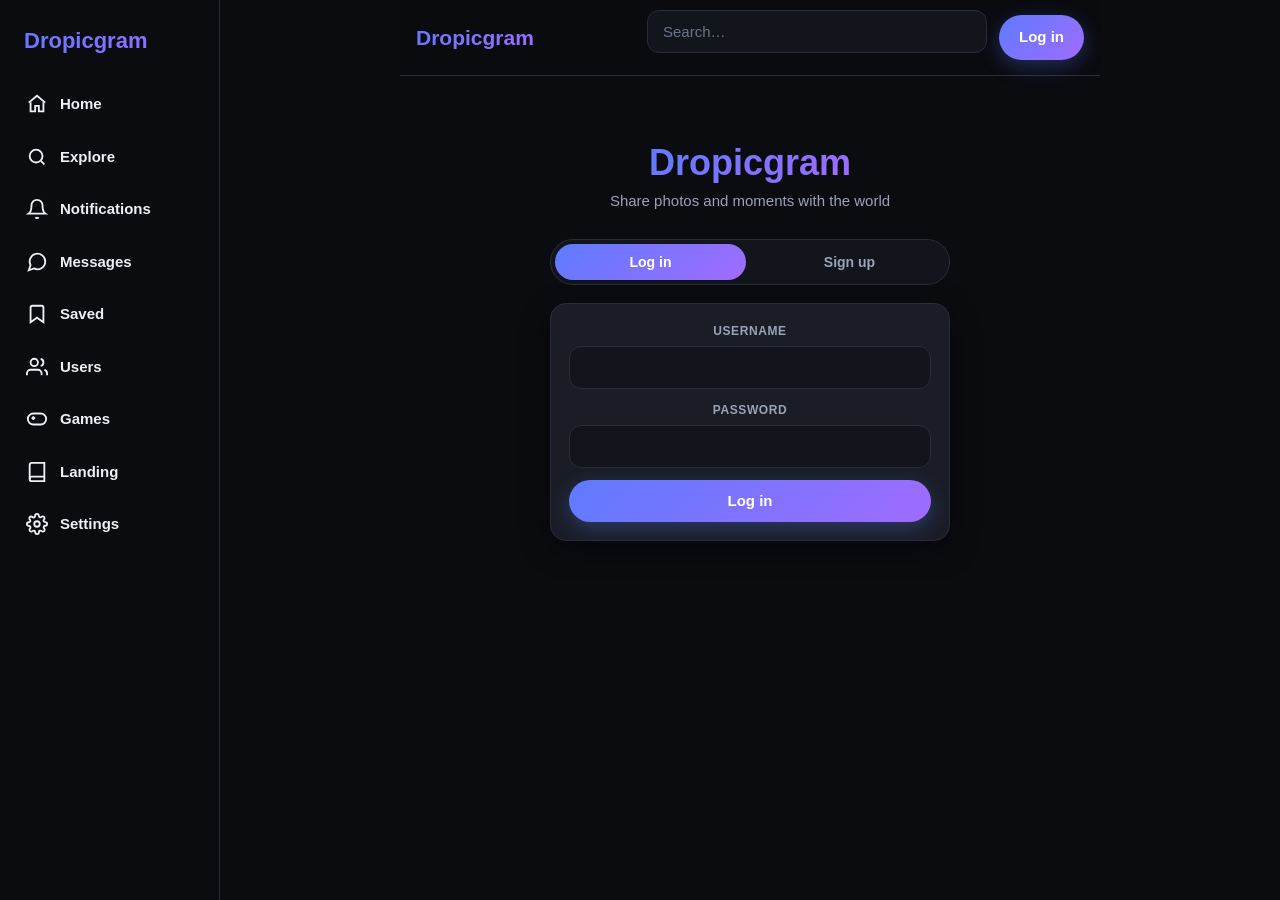
==== index.html @ f20167ea "Add Games section: Snake, 2048, Tic-Tac-Toe, Memory + nav" ====
<!DOCTYPE html>
<html lang="en">
<head>
  <meta charset="UTF-8" />
  <meta name="viewport" content="width=device-width, initial-scale=1.0" />
  <link rel="icon" type="image/svg+xml" href="icon.svg" />
  <link rel="apple-touch-icon" href="apple-touch-icon.png" />
  <link rel="manifest" href="manifest.json" />
  <meta name="apple-mobile-web-app-capable" content="yes" />
  <meta name="apple-mobile-web-app-status-bar-style" content="black-translucent" />
  <meta name="apple-mobile-web-app-title" content="Dropicgram" />
  <meta name="theme-color" content="#5e7bff" />
  <title>Dropicgram</title>
  <base href="/">
  <link rel="stylesheet" href="styles.css" />
</head>
<body>
  <div class="shell">
    <nav class="sidebar" id="sidebar">
      <a href="/" class="logo-big" data-nav="/">Dropicgram</a>
      <a href="/" class="nav-item" data-nav="/" data-nav-key="/"><svg viewBox="0 0 24 24" fill="none" stroke="currentColor" stroke-width="2"><path d="M3 10.5 12 3l9 7.5"/><path d="M5 10v10h5v-6h4v6h5V10"/></svg>Home</a>
      <a href="/explore" class="nav-item" data-nav="/explore" data-nav-key="/explore"><svg viewBox="0 0 24 24" fill="none" stroke="currentColor" stroke-width="2"><circle cx="11" cy="11" r="7"/><path d="m20 20-3.5-3.5"/></svg>Explore</a>
      <a href="/notifications" class="nav-item" data-nav="/notifications" data-nav-key="/notifications"><svg viewBox="0 0 24 24" fill="none" stroke="currentColor" stroke-width="2"><path d="M18 8a6 6 0 0 0-12 0c0 7-3 9-3 9h18s-3-2-3-9"/><path d="M13.7 21a2 2 0 0 1-3.4 0"/></svg>Notifications <span class="badge" data-unread style="display:none"></span></a>
      <a href="/messages" class="nav-item" data-nav="/messages" data-nav-key="/messages"><svg viewBox="0 0 24 24" fill="none" stroke="currentColor" stroke-width="2"><path d="M21 11.5a8.5 8.5 0 0 1-12.4 7.5L3 21l2-5.6A8.5 8.5 0 1 1 21 11.5Z"/></svg>Messages</a>
      <a href="/bookmarks" class="nav-item" data-nav="/bookmarks" data-nav-key="/bookmarks"><svg viewBox="0 0 24 24" fill="none" stroke="currentColor" stroke-width="2"><path d="M19 21l-7-5-7 5V5a2 2 0 0 1 2-2h10a2 2 0 0 1 2 2Z"/></svg>Saved</a>
      <a href="/users" class="nav-item" data-nav="/users" data-nav-key="/users"><svg viewBox="0 0 24 24" fill="none" stroke="currentColor" stroke-width="2"><path d="M17 21v-2a4 4 0 0 0-4-4H5a4 4 0 0 0-4 4v2"/><circle cx="9" cy="7" r="4"/><path d="M23 21v-2a4 4 0 0 0-3-3.87"/><path d="M16 3.13a4 4 0 0 1 0 7.75"/></svg>Users</a>
      <a href="/games" class="nav-item" data-nav="/games" data-nav-key="/games"><svg viewBox="0 0 24 24" fill="none" stroke="currentColor" stroke-width="2"><path d="M6 11h4M8 9v4"/><path d="M15.5 9.5h.01M18 11.5h.01"/><rect x="2" y="6" width="20" height="12" rx="6"/></svg>Games</a>
      <a href="/landing.html" class="nav-item"><svg viewBox="0 0 24 24" fill="none" stroke="currentColor" stroke-width="2"><path d="M4 19.5A2.5 2.5 0 0 1 6.5 17H20"/><path d="M6.5 2H20v20H6.5A2.5 2.5 0 0 1 4 19.5v-15A2.5 2.5 0 0 1 6.5 2Z"/></svg>Landing</a>
      <a href="/settings" class="nav-item" data-nav="/settings" data-nav-key="/settings"><svg viewBox="0 0 24 24" fill="none" stroke="currentColor" stroke-width="2"><circle cx="12" cy="12" r="3"/><path d="M19.4 15a1.65 1.65 0 0 0 .33 1.82l.06.06a2 2 0 1 1-2.83 2.83l-.06-.06a1.65 1.65 0 0 0-1.82-.33 1.65 1.65 0 0 0-1 1.51V21a2 2 0 1 1-4 0v-.09a1.65 1.65 0 0 0-1-1.51 1.65 1.65 0 0 0-1.82.33l-.06.06a2 2 0 1 1-2.83-2.83l.06-.06a1.65 1.65 0 0 0 .33-1.82 1.65 1.65 0 0 0-1.51-1H3a2 2 0 1 1 0-4h.09a1.65 1.65 0 0 0 1.51-1 1.65 1.65 0 0 0-.33-1.82l-.06-.06a2 2 0 1 1 2.83-2.83l.06.06a1.65 1.65 0 0 0 1.82.33h.01a1.65 1.65 0 0 0 1-1.51V3a2 2 0 1 1 4 0v.09a1.65 1.65 0 0 0 1 1.51h.01a1.65 1.65 0 0 0 1.82-.33l.06-.06a2 2 0 1 1 2.83 2.83l-.06.06a1.65 1.65 0 0 0-.33 1.82v.01a1.65 1.65 0 0 0 1.51 1H21a2 2 0 1 1 0 4h-.09a1.65 1.65 0 0 0-1.51 1Z"/></svg>Settings</a>
    </nav>

    <div class="main-col">
      <header class="topbar">
        <span class="logo-big">Dropicgram</span>
        <input class="input topsearch" id="topsearch" placeholder="Search…" />
        <div id="userbox" class="userbox"></div>
      </header>
      <main id="app" class="app"></main>
    </div>
  </div>

  <nav class="mobile-nav" id="mobilenav">
    <a href="/" class="nav-item" data-nav="/" data-nav-key="/"><svg viewBox="0 0 24 24" fill="none" stroke="currentColor" stroke-width="2"><path d="M3 10.5 12 3l9 7.5"/><path d="M5 10v10h5v-6h4v6h5V10"/></svg><span>Home</span></a>
    <a href="/explore" class="nav-item" data-nav="/explore" data-nav-key="/explore"><svg viewBox="0 0 24 24" fill="none" stroke="currentColor" stroke-width="2"><circle cx="11" cy="11" r="7"/><path d="m20 20-3.5-3.5"/></svg><span>Explore</span></a>
    <a href="/notifications" class="nav-item" data-nav="/notifications" data-nav-key="/notifications"><svg viewBox="0 0 24 24" fill="none" stroke="currentColor" stroke-width="2"><path d="M18 8a6 6 0 0 0-12 0c0 7-3 9-3 9h18s-3-2-3-9"/><path d="M13.7 21a2 2 0 0 1-3.4 0"/></svg><span>Alerts</span><span class="badge" data-unread style="display:none"></span></a>
    <a href="/messages" class="nav-item" data-nav="/messages" data-nav-key="/messages"><svg viewBox="0 0 24 24" fill="none" stroke="currentColor" stroke-width="2"><path d="M21 11.5a8.5 8.5 0 0 1-12.4 7.5L3 21l2-5.6A8.5 8.5 0 1 1 21 11.5Z"/></svg><span>DMs</span></a>
    <a href="/games" class="nav-item" data-nav="/games" data-nav-key="/games"><svg viewBox="0 0 24 24" fill="none" stroke="currentColor" stroke-width="2"><path d="M6 11h4M8 9v4"/><path d="M15.5 9.5h.01M18 11.5h.01"/><rect x="2" y="6" width="20" height="12" rx="6"/></svg><span>Games</span></a>
    <a href="/me" class="nav-item" data-nav="/me" data-nav-key="/me"><svg viewBox="0 0 24 24" fill="none" stroke="currentColor" stroke-width="2"><circle cx="12" cy="8" r="4"/><path d="M4 21c1.5-4 4.5-6 8-6s6.5 2 8 6"/></svg><span>Me</span></a>
      <a href="/landing.html" class="nav-item"><svg viewBox="0 0 24 24" fill="none" stroke="currentColor" stroke-width="2"><path d="M3 11 12 4l9 7"/><path d="M5 10v10h5v-6h4v6h5V10"/></svg><span>Landing</span></a>
  </nav>

  <div id="toast" class="toast"></div>

  <script>
    window.DROPIC_BASE = "";
  </script>
  <script src="app.js?v=26"></script>
<script>
    if ("serviceWorker" in navigator) {
      window.addEventListener("load", () => {
        navigator.serviceWorker.register("sw.js").then((reg) => {
          reg.update();
        }).catch(() => {});
      });
    }
  </script>
</body>
</html>
---- styles.css ----
* {
  margin: 0;
  padding: 0;
  box-sizing: border-box;
}

:root {
  --bg: #0b0c10;
  --bg-elev: #13151c;
  --card: #1a1d26;
  --card-2: #232734;
  --ink: #eef0f6;
  --muted: #9aa3b5;
  --faint: #6b7488;
  --accent: #5e7bff;
  --accent-2: #a06bff;
  --grad: linear-gradient(135deg, #5e7bff 0%, #a06bff 100%);
  --border: #282d3a;
  --radius: 16px;
  --shadow: 0 8px 30px rgba(0, 0, 0, 0.45);
  --danger: #ff4d6d;
  --safe-bottom: env(safe-area-inset-bottom, 0px);
}

body.light {
  --bg: #f4f5f9;
  --bg-elev: #ffffff;
  --card: #ffffff;
  --card-2: #eceef3;
  --ink: #17181d;
  --muted: #5c6474;
  --faint: #9aa1b0;
  --border: #e2e5ec;
  --shadow: 0 8px 30px rgba(20, 20, 40, 0.1);
}

html {
  -webkit-tap-highlight-color: transparent;
}

body {
  font-family: -apple-system, BlinkMacSystemFont, "Segoe UI", Roboto, sans-serif;
  background: var(--bg);
  color: var(--ink);
  line-height: 1.5;
  min-height: 100vh;
  overscroll-behavior-y: none;
}

a {
  color: inherit;
}

/* ---------- Layout shell ---------- */

.shell {
  display: flex;
  min-height: 100vh;
}

.sidebar {
  position: sticky;
  top: 0;
  height: 100vh;
  width: 220px;
  padding: 20px 12px;
  display: flex;
  flex-direction: column;
  gap: 6px;
  border-right: 1px solid var(--border);
  background: var(--bg);
  z-index: 50;
}

.sidebar .logo-big {
  font-size: 22px;
  font-weight: 900;
  padding: 4px 12px 18px;
  background: var(--grad);
  -webkit-background-clip: text;
  background-clip: text;
  -webkit-text-fill-color: transparent;
  text-decoration: none;
}

.sidebar .nav-item {
  display: flex;
  align-items: center;
  gap: 12px;
  padding: 12px 14px;
  border-radius: 12px;
  text-decoration: none;
  color: var(--ink);
  font-weight: 700;
  font-size: 15px;
  position: relative;
}

.sidebar .nav-item:hover {
  background: var(--bg-elev);
}

.sidebar .nav-item.active {
  background: var(--bg-elev);
  color: var(--accent);
}

.sidebar .nav-item svg {
  width: 22px;
  height: 22px;
  flex-shrink: 0;
}

.main-col {
  flex: 1;
  max-width: 700px;
  margin: 0 auto;
  padding: 0 16px 40px;
  width: 100%;
}

/* ---------- Top bar ---------- */

.topbar {
  position: sticky;
  top: 0;
  z-index: 100;
  background: rgba(11, 12, 16, 0.85);
  backdrop-filter: blur(20px) saturate(160%);
  -webkit-backdrop-filter: blur(20px) saturate(160%);
  border-bottom: 1px solid var(--border);
  margin: 0 -16px 14px;
  padding: 10px 16px;
  display: flex;
  align-items: center;
  gap: 12px;
}

body.light .topbar {
  background: rgba(244, 245, 249, 0.85);
}

.topbar .logo-big {
  font-size: 21px;
  font-weight: 900;
  background: var(--grad);
  -webkit-background-clip: text;
  background-clip: text;
  -webkit-text-fill-color: transparent;
  white-space: nowrap;
}

.topsearch {
  flex: 1;
  max-width: 340px;
  margin-left: auto;
}

.userbox {
  display: flex;
  align-items: center;
  gap: 10px;
}

.userbox a.avatar-link {
  display: flex;
  align-items: center;
  gap: 8px;
  text-decoration: none;
  color: var(--ink);
  font-weight: 700;
  font-size: 14px;
}

/* ---------- Bottom nav (mobile) ---------- */

.mobile-nav {
  display: none;
  position: fixed;
  bottom: 0;
  left: 0;
  right: 0;
  background: rgba(11, 12, 16, 0.92);
  backdrop-filter: blur(20px);
  border-top: 1px solid var(--border);
  justify-content: space-around;
  padding: 6px 0 calc(6px + var(--safe-bottom));
  z-index: 100;
}

body.light .mobile-nav {
  background: rgba(244, 245, 249, 0.92);
}

.mobile-nav .nav-item {
  flex: 1;
  display: flex;
  flex-direction: column;
  align-items: center;
  gap: 3px;
  text-decoration: none;
  color: var(--faint);
  font-weight: 600;
  font-size: 10px;
  padding: 8px 0 4px;
  position: relative;
}

.mobile-nav .nav-item svg {
  width: 24px;
  height: 24px;
}

.mobile-nav .nav-item.active {
  color: var(--accent);
}

/* ---------- Avatar ---------- */

.avwrap {
  position: relative;
  display: inline-block;
  flex-shrink: 0;
}

.avatar {
  width: 100%;
  height: 100%;
  border-radius: 50%;
  object-fit: cover;
  background: var(--grad);
  color: #fff;
  display: flex;
  align-items: center;
  justify-content: center;
  font-weight: 800;
  font-size: 14px;
  border: 2px solid rgba(255, 255, 255, 0.12);
  box-shadow: 0 0 0 2px var(--bg);
}

.verify {
  position: absolute;
  bottom: -2px;
  right: -2px;
  background: var(--accent);
  color: #fff;
  border-radius: 50%;
  font-size: 9px;
  width: 16px;
  height: 16px;
  display: flex;
  align-items: center;
  justify-content: center;
  border: 2px solid var(--bg);
}

.verify.big {
  font-size: 13px;
  width: 22px;
  height: 22px;
  position: static;
  display: inline-flex;
  vertical-align: middle;
  margin-left: 2px;
}

/* ---------- Cards & posts ---------- */

.card {
  background: var(--card);
  border: 1px solid var(--border);
  border-radius: var(--radius);
  box-shadow: var(--shadow);
  padding: 18px;
  margin-bottom: 14px;
}

.card h1 {
  font-size: 22px;
  margin-bottom: 14px;
}

.card h2 {
  font-size: 16px;
  margin-bottom: 12px;
}

.post {
  background: var(--card);
  border: 1px solid var(--border);
  border-radius: var(--radius);
  box-shadow: var(--shadow);
  margin-bottom: 14px;
  overflow: hidden;
  animation: fadeup 0.3s ease;
}

@keyframes fadeup {
  from {
    opacity: 0;
    transform: translateY(10px);
  }
  to {
    opacity: 1;
    transform: translateY(0);
  }
}

.post-header {
  display: flex;
  align-items: center;
  gap: 10px;
  padding: 14px 16px;
}

.post-header a {
  text-decoration: none;
  color: var(--ink);
  font-weight: 700;
  font-size: 15px;
}

.post-header .username {
  color: var(--muted);
  font-weight: 500;
  font-size: 13px;
}

.post-header .time {
  color: var(--faint);
  font-size: 12px;
  margin-left: auto;
  white-space: nowrap;
}

.pinbadge {
  color: var(--accent);
  display: inline-flex;
}

.pinbadge svg {
  width: 14px;
  height: 14px;
}

.post-body {
  padding: 2px 16px 14px;
  white-space: pre-wrap;
  word-break: break-word;
  font-size: 15px;
}

.post-img {
  width: 100%;
  max-height: 480px;
  object-fit: cover;
  display: block;
  background: #000;
  cursor: zoom-in;
}

.post-img.q {
  max-height: 200px;
}

.post-actions {
  display: flex;
  align-items: center;
  gap: 4px;
  padding: 8px 12px;
  border-top: 1px solid var(--border);
}

.act-btn {
  background: none;
  border: none;
  font-size: 14px;
  cursor: pointer;
  display: inline-flex;
  align-items: center;
  gap: 7px;
  color: var(--muted);
  font-weight: 700;
  padding: 9px 12px;
  min-height: 40px;
  border-radius: 999px;
  transition: background 0.15s, color 0.15s, transform 0.1s;
  color: var(--ink);
}

.act-btn:active {
  transform: scale(0.9);
}

.act-btn svg {
  width: 20px;
  height: 20px;
}

.act-btn.liked {
  color: var(--accent);
}

.act-btn.liked svg {
  fill: var(--accent);
  stroke: var(--accent);
}

.post-comments {
  padding: 4px 16px 14px;
  border-top: 1px solid var(--border);
}

.comment-form {
  display: flex;
  gap: 8px;
  padding-top: 12px;
}

.comment-form .input {
  margin-bottom: 0;
}

.comment-form .btn {
  padding: 10px 18px;
}

.comment {
  display: flex;
  gap: 10px;
  padding: 12px 0;
  border-bottom: 1px solid var(--border);
}

.comment.reply {
  margin-left: 34px;
}

.comment:last-child {
  border-bottom: none;
}

.comment .c-body {
  font-size: 14px;
}

.comment .c-meta a {
  font-weight: 700;
  color: var(--ink);
  text-decoration: none;
}

.comment .c-time {
  color: var(--faint);
  font-size: 12px;
}

.c-actions {
  display: flex;
  gap: 10px;
  margin-top: 4px;
}

.mini-btn {
  background: none;
  border: none;
  color: var(--faint);
  font-size: 12px;
  font-weight: 700;
  cursor: pointer;
  padding: 2px 0;
}

.mini-btn:hover {
  color: var(--accent);
}

/* ---------- Buttons / inputs ---------- */

.btn {
  display: inline-flex;
  align-items: center;
  justify-content: center;
  gap: 6px;
  border: none;
  border-radius: 999px;
  padding: 11px 20px;
  min-height: 42px;
  font-size: 15px;
  font-weight: 800;
  cursor: pointer;
  text-decoration: none;
  background: var(--grad);
  color: #fff;
  box-shadow: 0 6px 20px rgba(94, 123, 255, 0.3);
  transition: transform 0.1s, filter 0.15s;
}

.btn:active {
  transform: scale(0.96);
  filter: brightness(1.1);
}

.btn.secondary {
  background: transparent;
  color: var(--accent);
  border: 2px solid var(--accent);
  box-shadow: none;
}

.btn.following {
  background: var(--card-2);
  color: var(--muted);
  border: 1px solid var(--border);
  box-shadow: none;
}

.btn.danger {
  background: transparent;
  color: var(--danger);
  border: 2px solid var(--danger);
  box-shadow: none;
}

.btn:disabled {
  opacity: 0.6;
}

.input {
  width: 100%;
  padding: 12px 15px;
  border: 1px solid var(--border);
  border-radius: 12px;
  font-size: 15px;
  margin-bottom: 12px;
  background: var(--bg-elev);
  color: var(--ink);
  transition: border-color 0.15s;
  font-family: inherit;
}

.input:focus {
  outline: none;
  border-color: var(--accent);
}

.input::placeholder {
  color: var(--faint);
}

label.field {
  display: block;
  font-size: 12px;
  font-weight: 700;
  color: var(--muted);
  margin-bottom: 6px;
  text-transform: uppercase;
  letter-spacing: 0.6px;
}

textarea.input {
  resize: vertical;
}

/* ---------- Dropdown / menu ---------- */

.dropdown {
  position: relative;
}

.dots {
  background: none;
  border: none;
  color: var(--muted);
  cursor: pointer;
  padding: 6px;
}

.dots svg {
  width: 18px;
  height: 18px;
}

.menu {
  position: absolute;
  right: 0;
  top: 28px;
  background: var(--card-2);
  border: 1px solid var(--border);
  border-radius: 12px;
  box-shadow: var(--shadow);
  z-index: 50;
  min-width: 180px;
  padding: 6px;
}

.menu button {
  display: block;
  width: 100%;
  background: none;
  border: none;
  color: var(--ink);
  padding: 10px 12px;
  text-align: left;
  border-radius: 8px;
  font-size: 14px;
  cursor: pointer;
  font-family: inherit;
}

.menu button:hover {
  background: var(--bg-elev);
}

/* ---------- Stories ---------- */

.stories {
  display: flex;
  gap: 12px;
  overflow-x: auto;
  padding: 6px 2px 16px;
  margin-bottom: 4px;
  -webkit-overflow-scrolling: touch;
}

.story-ring {
  background: none;
  border: none;
  cursor: pointer;
  display: flex;
  flex-direction: column;
  align-items: center;
  gap: 4px;
  flex-shrink: 0;
  font-family: inherit;
}

.story-ring .avwrap {
  padding: 3px;
  border-radius: 50%;
  background: var(--grad);
}

.story-ring.seen .avwrap {
  background: var(--border);
}

.story-ring span {
  font-size: 11px;
  color: var(--muted);
  font-weight: 600;
  max-width: 64px;
  overflow: hidden;
  text-overflow: ellipsis;
  white-space: nowrap;
}

.story-add {
  background: none;
  border: 2px dashed var(--accent);
  color: var(--accent);
  width: 56px;
  height: 56px;
  border-radius: 50%;
  font-size: 26px;
  cursor: pointer;
  flex-shrink: 0;
  margin-top: 3px;
}

/* ---------- Story viewer ---------- */

.storyviewer {
  position: fixed;
  inset: 0;
  background: #000;
  z-index: 300;
  display: flex;
  flex-direction: column;
}

.sv-top {
  display: flex;
  align-items: center;
  gap: 10px;
  padding: 16px;
  color: #fff;
}

.sv-img {
  flex: 1;
  object-fit: contain;
  max-height: 70vh;
}

.sv-nav {
  display: flex;
  align-items: center;
  justify-content: center;
  gap: 14px;
  padding: 16px;
  color: #fff;
}

/* ---------- Emoji sheet ---------- */

.emoji-sheet {
  position: fixed;
  bottom: 80px;
  left: 50%;
  transform: translateX(-50%);
  background: var(--card-2);
  border: 1px solid var(--border);
  border-radius: 16px;
  padding: 12px;
  display: flex;
  gap: 8px;
  box-shadow: var(--shadow);
  z-index: 400;
}

.emoji-sheet .emoji {
  background: none;
  border: none;
  font-size: 28px;
  cursor: pointer;
  padding: 4px;
  transition: transform 0.1s;
}

.emoji-sheet .emoji:active {
  transform: scale(1.3);
}

/* ---------- Lightbox ---------- */

.lightbox {
  position: fixed;
  inset: 0;
  background: rgba(0, 0, 0, 0.92);
  z-index: 500;
  display: flex;
  align-items: center;
  justify-content: center;
  cursor: zoom-out;
}

.lightbox img {
  max-width: 94vw;
  max-height: 94vh;
  border-radius: 8px;
}

/* ---------- Composer ---------- */

.compose-bar {
  background: var(--card);
  border: 1px solid var(--border);
  border-radius: var(--radius);
  box-shadow: var(--shadow);
  padding: 14px;
  margin-bottom: 14px;
}

.compose-row {
  display: flex;
  gap: 10px;
  align-items: flex-start;
}

.compose-row .input {
  margin-bottom: 8px;
}

.compose-count {
  text-align: right;
  font-size: 12px;
  color: var(--faint);
  margin-bottom: 8px;
}

.compose-count.full {
  color: var(--danger);
}

.compose-actions {
  display: flex;
  gap: 8px;
  align-items: center;
  flex-wrap: wrap;
}

/* ---------- Polls ---------- */

.poll {
  padding: 4px 16px 14px;
}

.poll-q {
  font-weight: 800;
  margin-bottom: 10px;
}

.poll-opt {
  display: block;
  width: 100%;
  text-align: left;
  background: var(--bg-elev);
  border: 1px solid var(--border);
  border-radius: 10px;
  padding: 10px 12px;
  color: var(--ink);
  font-weight: 600;
  margin-bottom: 8px;
  cursor: pointer;
  font-family: inherit;
  font-size: 14px;
}

.poll-opt:hover {
  border-color: var(--accent);
}

.poll-result {
  position: relative;
  background: var(--bg-elev);
  border: 1px solid var(--border);
  border-radius: 10px;
  padding: 9px 12px;
  margin-bottom: 8px;
  overflow: hidden;
  font-weight: 700;
  font-size: 14px;
}

.poll-result.mine {
  border-color: var(--accent);
}

.poll-bar {
  position: absolute;
  inset: 0;
  background: rgba(94, 123, 255, 0.18);
  z-index: 0;
}

.poll-result span {
  position: relative;
  z-index: 1;
}

.poll-total {
  font-size: 12px;
  color: var(--faint);
}

/* ---------- Quoted / repost ---------- */

.repost-label {
  display: flex;
  align-items: center;
  gap: 6px;
  font-size: 12px;
  color: var(--muted);
  font-weight: 700;
  padding: 10px 16px 0;
}

.repost-label svg {
  width: 14px;
  height: 14px;
}

.quoted {
  border: 1px solid var(--border);
  border-radius: 12px;
  margin: 0 16px 12px;
  overflow: hidden;
  background: var(--bg-elev);
}

.quoted .post-header {
  padding: 10px 12px;
  font-size: 13px;
}

.q-body {
  padding: 0 12px 10px;
  font-size: 14px;
  white-space: pre-wrap;
}

/* ---------- Reactions ---------- */

.reactions {
  padding: 0 16px 10px;
  font-size: 15px;
  letter-spacing: 1px;
}

/* ---------- Tag links ---------- */

.taglink {
  color: var(--accent);
  font-weight: 600;
  text-decoration: none;
}

.taglink:hover {
  text-decoration: underline;
}

/* ---------- Profile ---------- */

.profile {
  background: var(--card);
  border: 1px solid var(--border);
  border-radius: var(--radius);
  box-shadow: var(--shadow);
  margin-bottom: 14px;
  overflow: hidden;
}

.cover {
  height: 130px;
  overflow: hidden;
}

.cover img {
  width: 100%;
  height: 100%;
  object-fit: cover;
}

.cover.plain {
  background: var(--grad);
  opacity: 0.4;
}

.profile-body {
  padding: 16px;
}

.profile-head {
  display: flex;
  gap: 16px;
  align-items: flex-start;
  margin-top: -44px;
}

.profile-head .avwrap {
  width: 80px;
  height: 80px;
  border: 4px solid var(--card);
  border-radius: 50%;
  background: var(--bg);
  box-shadow: var(--shadow);
}

.profile-head .avatar {
  font-size: 30px;
}

.profile-meta {
  flex: 1;
  min-width: 0;
  padding-top: 44px;
}

.profile-meta h1 {
  font-size: 21px;
  margin-bottom: 0;
}

.profile-meta .uname {
  color: var(--muted);
  font-weight: 600;
}

.profile-stats {
  display: flex;
  gap: 16px;
  font-size: 13px;
  color: var(--muted);
  margin-top: 8px;
}

.profile-stats b {
  color: var(--ink);
  font-size: 15px;
}

.profile-stats a {
  text-decoration: none;
}

.profile-stats a:hover b {
  color: var(--accent);
}

.private-badge {
  display: inline-block;
  background: var(--bg-elev);
  border: 1px solid var(--border);
  border-radius: 999px;
  font-size: 12px;
  font-weight: 700;
  color: var(--muted);
  padding: 3px 10px;
  margin-top: 8px;
}

.profile-bio {
  margin-top: 10px;
  font-size: 14px;
  white-space: pre-wrap;
}

.profile-joined {
  margin-top: 8px;
  font-size: 12px;
  color: var(--faint);
}

.profile-actions {
  display: flex;
  gap: 8px;
  margin-top: 14px;
  flex-wrap: wrap;
  align-items: center;
}

/* ---------- Lists ---------- */

.userrow {
  display: flex;
  align-items: center;
  gap: 12px;
  text-decoration: none;
  margin-bottom: 12px;
}

.userrow > a {
  display: flex;
  align-items: center;
  gap: 12px;
  text-decoration: none;
  color: var(--ink);
  flex: 1;
  min-width: 0;
}

.uinfo {
  display: flex;
  flex-direction: column;
  gap: 2px;
  min-width: 0;
}

.uname-row {
  display: flex;
  align-items: center;
  gap: 8px;
  min-width: 0;
}

.uname-row b {
  white-space: nowrap;
  overflow: hidden;
  text-overflow: ellipsis;
  font-size: 15px;
}

.uname-row .username {
  color: var(--muted);
  font-size: 13px;
  white-space: nowrap;
  overflow: hidden;
  text-overflow: ellipsis;
}

.umeta {
  color: var(--muted);
  font-size: 12.5px;
}

.userrow .btn {
  flex-shrink: 0;
}

.conv {
  display: flex;
  align-items: center;
  gap: 12px;
  text-decoration: none;
  color: var(--ink);
}

.conv > div {
  flex: 1;
  min-width: 0;
  overflow: hidden;
  text-overflow: ellipsis;
  white-space: nowrap;
}

.badge {
  display: inline-flex;
  align-items: center;
  justify-content: center;
  background: var(--accent);
  color: #fff;
  border-radius: 999px;
  font-size: 11px;
  font-weight: 800;
  min-width: 18px;
  height: 18px;
  padding: 0 5px;
  margin-left: 4px;
}

/* ---------- Messages ---------- */

.thread {
  height: 60vh;
  overflow-y: auto;
  background: var(--card);
  border: 1px solid var(--border);
  border-radius: var(--radius);
  padding: 16px;
  margin-bottom: 14px;
  display: flex;
  flex-direction: column;
  gap: 10px;
}

.msg {
  max-width: 80%;
  padding: 10px 14px;
  border-radius: 16px;
  font-size: 14px;
  align-self: flex-start;
  background: var(--bg-elev);
  border: 1px solid var(--border);
}

.msg.me {
  align-self: flex-end;
  background: var(--grad);
  color: #fff;
  border: none;
}

.msg img {
  max-width: 200px;
  border-radius: 8px;
  display: block;
  margin-bottom: 4px;
}

.mtime {
  font-size: 10px;
  opacity: 0.7;
  margin-top: 3px;
}

.msgbar form {
  display: flex;
  gap: 8px;
}

.msgbar .input {
  margin-bottom: 0;
}

/* ---------- Page helpers ---------- */

.pagehead {
  display: flex;
  align-items: center;
  gap: 10px;
  margin: 4px 4px 14px;
}

.pagehead h1 {
  flex: 1;
  margin: 0;
}

.empty {
  text-align: center;
  color: var(--muted);
  padding: 50px 16px;
}

.empty .btn {
  margin-top: 14px;
}

.skeleton {
  height: 140px;
  background: linear-gradient(90deg, var(--bg-elev) 25%, var(--card-2) 50%, var(--bg-elev) 75%);
  background-size: 200% 100%;
  animation: shimmer 1.2s infinite;
  border-radius: var(--radius);
  margin-bottom: 14px;
}

@keyframes shimmer {
  to {
    background-position: -200% 0;
  }
}

.notif {
  display: flex;
  gap: 12px;
  align-items: flex-start;
}

.notif.unread {
  border-left: 3px solid var(--accent);
}

.notif-body {
  flex: 1;
  min-width: 0;
  font-size: 14px;
}

.notif-post {
  margin-top: 4px;
  background: var(--bg-elev);
  border-radius: 8px;
  padding: 8px 10px;
  font-size: 13px;
  color: var(--muted);
}

.trend {
  display: flex;
  justify-content: space-between;
  padding: 8px 4px;
  text-decoration: none;
  color: var(--ink);
  font-weight: 700;
  border-radius: 8px;
}

.trend:hover {
  background: var(--bg-elev);
}

.trend span {
  color: var(--muted);
  font-size: 12px;
}

.trend-list {
  display: flex;
  flex-direction: column;
}

.explore-tools {
  display: flex;
  gap: 10px;
  margin-bottom: 14px;
  align-items: center;
}

.explore-tools .input {
  margin-bottom: 0;
  flex: 1;
}

#mediafilter.active {
  background: var(--grad);
  color: #fff;
  border-color: transparent;
}

/* ---------- Settings ---------- */

.setting-row {
  display: flex;
  align-items: center;
  justify-content: space-between;
  padding: 12px 0;
  border-bottom: 1px solid var(--border);
  text-decoration: none;
  color: var(--ink);
  font-weight: 600;
  font-size: 15px;
}

.setting-row:last-child {
  border-bottom: none;
}

.setting-row a {
  text-decoration: none;
  color: inherit;
  width: 100%;
}

.switch {
  position: relative;
  display: inline-block;
  width: 46px;
  height: 26px;
  flex-shrink: 0;
}

.switch input {
  opacity: 0;
  width: 0;
  height: 0;
}

.slider {
  position: absolute;
  cursor: pointer;
  inset: 0;
  background: var(--card-2);
  border: 1px solid var(--border);
  border-radius: 999px;
  transition: 0.2s;
}

.slider:before {
  content: "";
  position: absolute;
  width: 18px;
  height: 18px;
  left: 3px;
  top: 3px;
  background: var(--muted);
  border-radius: 50%;
  transition: 0.2s;
}

.switch input:checked + .slider {
  background: var(--grad);
}

.switch input:checked + .slider:before {
  transform: translateX(20px);
  background: #fff;
}

.wordchip {
  display: inline-flex;
  align-items: center;
  gap: 6px;
  background: var(--bg-elev);
  border: 1px solid var(--border);
  border-radius: 999px;
  padding: 6px 12px;
  font-size: 13px;
  font-weight: 700;
  margin: 0 8px 8px 0;
}

.wordchip button {
  background: none;
  border: none;
  color: var(--faint);
  font-size: 15px;
  cursor: pointer;
}

/* ---------- Stats / storage ---------- */

.stats-grid {
  display: grid;
  grid-template-columns: repeat(2, 1fr);
  gap: 12px;
}

.stat {
  text-align: center;
}

.stat b {
  font-size: 26px;
  display: block;
  color: var(--accent);
}

.stat span {
  font-size: 13px;
  color: var(--muted);
}

/* ---------- Games ---------- */

.games-head {
  margin: 4px 4px 18px;
}

.games-head h1 {
  font-size: 26px;
  margin-bottom: 4px;
}

.games-head p {
  color: var(--muted);
  font-size: 14px;
}

.games-grid {
  display: grid;
  grid-template-columns: repeat(auto-fit, minmax(200px, 1fr));
  gap: 16px;
}

.game-card {
  display: flex;
  flex-direction: column;
  align-items: center;
  text-align: center;
  gap: 8px;
  padding: 26px 18px;
  text-decoration: none;
  color: var(--ink);
  transition: transform 0.12s, border-color 0.15s;
}

.game-card:hover {
  transform: translateY(-3px);
  border-color: var(--accent);
}

.game-icon {
  font-size: 40px;
}

.game-card h3 {
  font-size: 18px;
  margin: 0;
}

.game-card p {
  color: var(--muted);
  font-size: 13px;
  margin: 0;
}

.game-shell {
  display: flex;
  flex-direction: column;
  align-items: center;
  gap: 16px;
}

.game-top {
  display: flex;
  align-items: center;
  gap: 12px;
  width: 100%;
  max-width: 460px;
}

.game-top h1 {
  font-size: 20px;
  flex: 1;
  text-align: center;
  margin: 0;
}

.game-score {
  font-weight: 800;
  font-size: 15px;
  color: var(--accent);
}

#snake {
  background: var(--card);
  border: 1px solid var(--border);
  border-radius: var(--radius);
  max-width: 100%;
  max-height: 70vh;
  touch-action: none;
}

/* 2048 */
.t-grid {
  display: grid;
  grid-template-columns: repeat(4, 1fr);
  gap: 8px;
  background: var(--card);
  border: 1px solid var(--border);
  border-radius: var(--radius);
  padding: 10px;
  width: min(92vw, 420px);
  touch-action: none;
  user-select: none;
}

.t-cell {
  aspect-ratio: 1;
  border-radius: 8px;
  display: flex;
  align-items: center;
  justify-content: center;
  font-size: clamp(22px, 6vw, 34px);
  font-weight: 900;
  background: var(--card-2);
  color: var(--ink);
}

.t-2, .t-4  { background: #31437a; }
.t-8, .t-16 { background: #4a5bd0; }
.t-32, .t-64 { background: #6a5cd6; }
.t-128, .t-256 { background: #8a4fc9; }
.t-512, .t-1024 { background: #a13fae; }
.t-2048 { background: #c6217f; }

/* Tic-tac-toe */
.ttt-grid {
  display: grid;
  grid-template-columns: repeat(3, 1fr);
  gap: 8px;
  width: min(84vw, 360px);
}

.ttt-cell {
  aspect-ratio: 1;
  border: 1px solid var(--border);
  border-radius: var(--radius);
  background: var(--card);
  color: var(--ink);
  font-size: clamp(38px, 12vw, 60px);
  font-weight: 900;
  font-family: inherit;
}

.ttt-cell:hover {
  border-color: var(--accent);
}

/* Memory */
.mem-grid {
  display: grid;
  grid-template-columns: repeat(4, 1fr);
  gap: 8px;
  width: min(92vw, 400px);
}

.mem-cell {
  aspect-ratio: 1;
  border: 1px solid var(--border);
  border-radius: var(--radius);
  background: var(--card);
  font-size: clamp(26px, 8vw, 40px);
  cursor: pointer;
}

.mem-cell.up {
  background: var(--card-2);
  border-color: var(--accent);
}

/* ---------- Toast ---------- */

.toast {
  position: fixed;
  bottom: calc(90px + var(--safe-bottom));
  left: 50%;
  transform: translateX(-50%) translateY(20px);
  background: var(--card-2);
  border: 1px solid var(--border);
  color: #fff;
  padding: 13px 24px;
  border-radius: 999px;
  font-size: 14px;
  font-weight: 700;
  opacity: 0;
  pointer-events: none;
  transition: opacity 0.25s, transform 0.25s;
  z-index: 600;
  box-shadow: 0 10px 40px rgba(0, 0, 0, 0.5);
}

.toast.show {
  opacity: 1;
  transform: translateX(-50%) translateY(0);
}

/* ---------- Auth ---------- */

.auth-wrap {
  max-width: 400px;
  margin: 60px auto 0;
  text-align: center;
}

.logo-big {
  font-size: 36px;
  font-weight: 900;
  background: var(--grad);
  -webkit-background-clip: text;
  background-clip: text;
  -webkit-text-fill-color: transparent;
}

.auth-wrap p.tag {
  color: var(--muted);
  margin-bottom: 26px;
  font-size: 15px;
}

.tabs {
  display: flex;
  gap: 8px;
  margin-bottom: 18px;
  justify-content: center;
  background: var(--bg-elev);
  padding: 4px;
  border-radius: 999px;
  border: 1px solid var(--border);
}

.tab {
  flex: 1;
  padding: 10px;
  border-radius: 999px;
  border: none;
  background: transparent;
  font-weight: 800;
  font-size: 14px;
  cursor: pointer;
  color: var(--muted);
  font-family: inherit;
  transition: color 0.2s, background 0.2s;
}

.tab.active {
  background: var(--grad);
  color: #fff;
}

/* ---------- Responsive ---------- */

@media (max-width: 768px) {
  .sidebar {
    display: none;
  }

  .main-col {
    padding: 0 12px 100px;
  }

  .topbar {
    margin: 0 -12px 14px;
    padding: 10px 14px;
  }

  .topbar .logo-big {
    display: none;
  }

  .mobile-nav {
    display: flex;
  }

  .userbox .uname {
    display: none;
  }

  .profile-head {
    margin-top: -36px;
  }

  .profile-head .avwrap {
    width: 68px;
    height: 68px;
  }

  .stats-grid {
    grid-template-columns: repeat(2, 1fr);
  }
}

@media (min-width: 769px) {
  .toast {
    bottom: 30px;
  }
}

/* Comment replies + images */
.replies {
  margin-top: 8px;
  padding-left: 12px;
  border-left: 2px solid var(--border);
}

.comment-img {
  max-width: 220px;
  max-height: 180px;
  border-radius: 10px;
  margin: 6px 0;
  object-fit: cover;
  cursor: zoom-in;
  border: 1px solid var(--border);
}

.reply-box {
  margin-top: 6px;
}

/* ---------- Docs & API docs ---------- */
.docs h1 { font-size: 24px; }
.docs h2 { font-size: 18px; margin-top: 22px; }
.docs p { color: var(--muted); margin-bottom: 8px; }
.docs code { background: var(--bg-elev); padding: 2px 6px; border-radius: 5px; font-size: 13px; color: var(--accent); }
.docs-list { padding-left: 20px; color: var(--muted); }
.docs-list li { margin-bottom: 6px; }
.codeblock {
  background: var(--bg-elev);
  border: 1px solid var(--border);
  border-radius: 10px;
  padding: 14px;
  font-size: 13px;
  overflow-x: auto;
  color: var(--ink);
  white-space: pre-wrap;
  margin: 8px 0;
}
.doctable { width: 100%; border-collapse: collapse; margin: 8px 0; }
.doctable th, .doctable td { text-align: left; padding: 8px 10px; border-bottom: 1px solid var(--border); font-size: 13px; }
.doctable th { color: var(--muted); font-weight: 700; }
.doctable td { color: var(--ink); }
.doc-section { margin-top: 8px; }
.doc-label { font-size: 12px; font-weight: 700; color: var(--muted); text-transform: uppercase; letter-spacing: 0.5px; margin: 10px 0 4px; }
.doc-badge { background: var(--accent); color: #fff; border-radius: 5px; padding: 2px 7px; font-size: 12px; font-weight: 800; }
.muted { color: var(--muted); }
.apidoc-tags { display: flex; flex-wrap: wrap; gap: 8px; margin: 12px 0; }
.apidoc-tag.active { background: var(--grad); color: #fff; border-color: transparent; }
.apidoc-head { display: flex; align-items: center; gap: 10px; }
.apidoc-method { font-weight: 800; font-size: 12px; padding: 3px 9px; border-radius: 6px; color: #fff; }
.apidoc-method.get { background: #22c55e; }
.apidoc-method.post { background: #3b82f6; }
.apidoc-method.put { background: #f59e0b; }
.apidoc-method.delete { background: #ef4444; }
.apidoc-path { font-size: 14px; font-weight: 700; color: var(--ink); word-break: break-all; }
.apidoc-endpoint { margin-bottom: 12px; }
.apidoc-detail { margin-top: 10px; border-top: 1px solid var(--border); padding-top: 8px; }
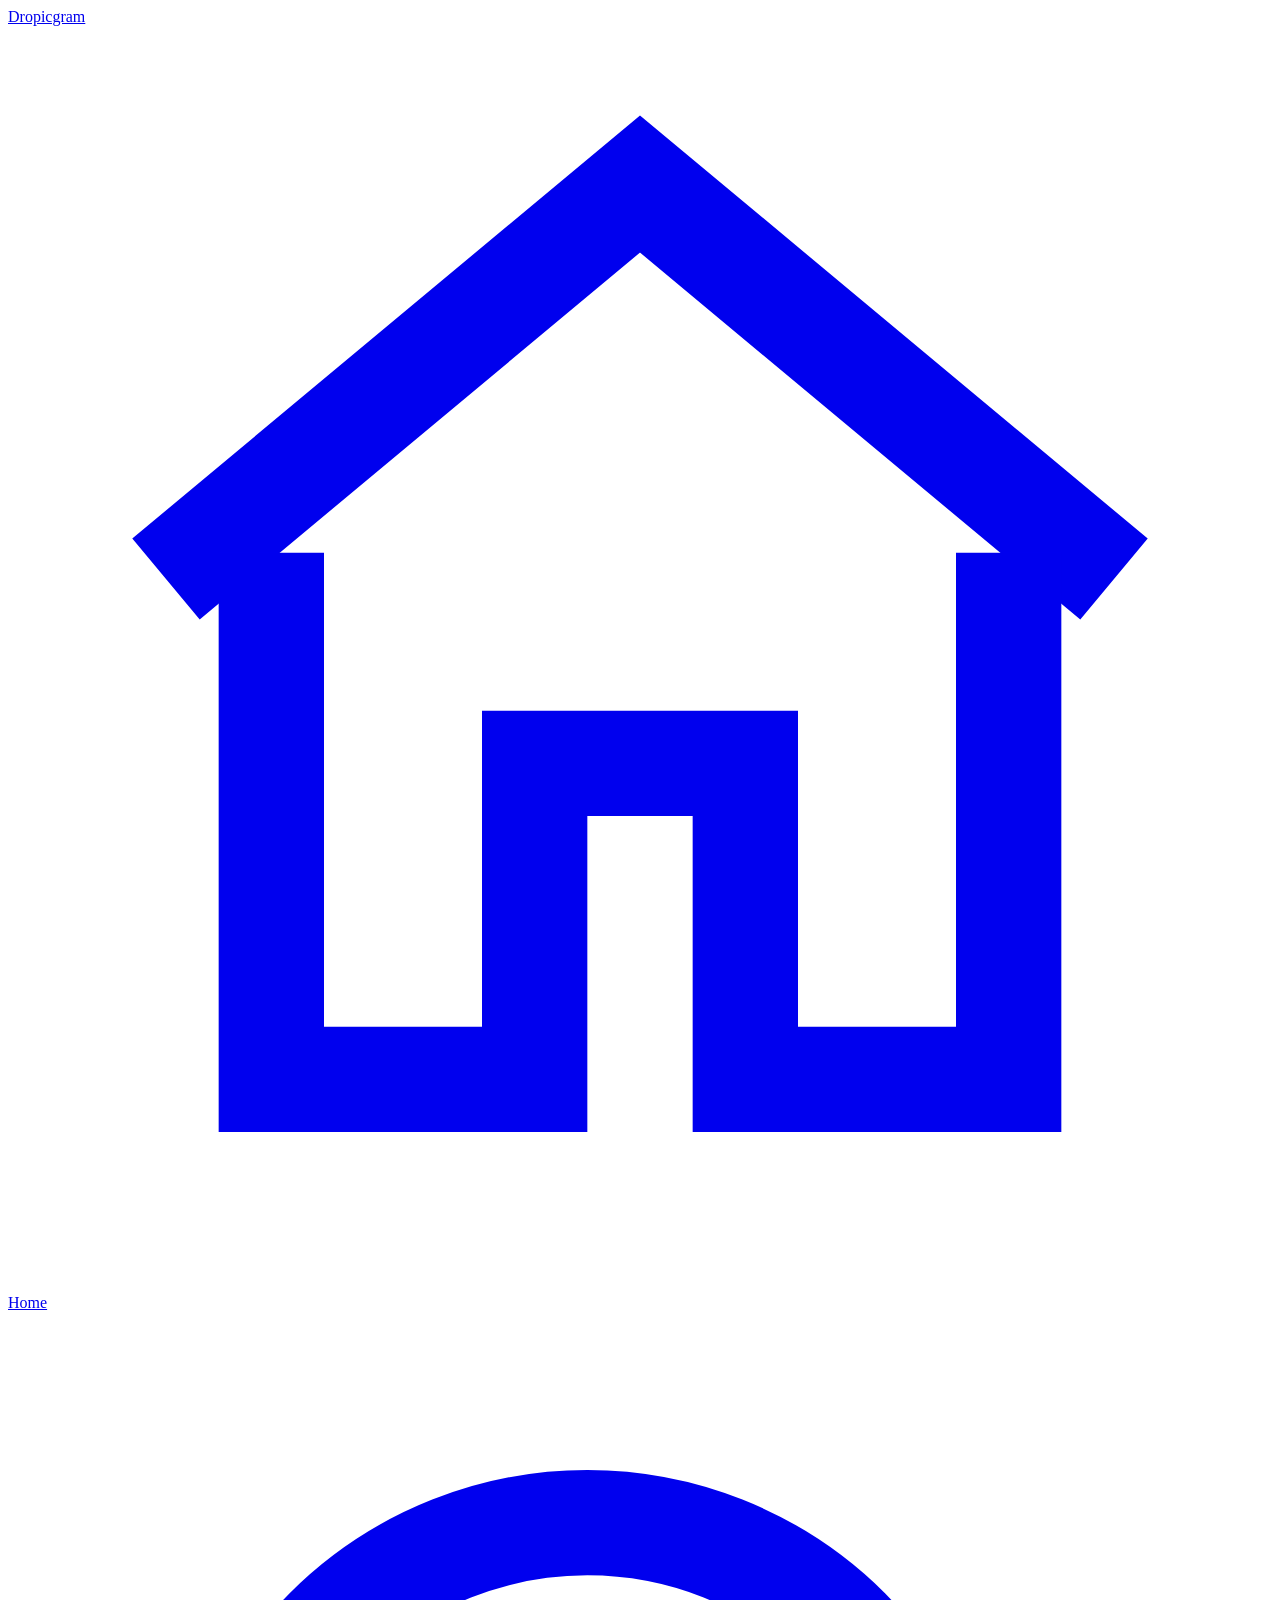
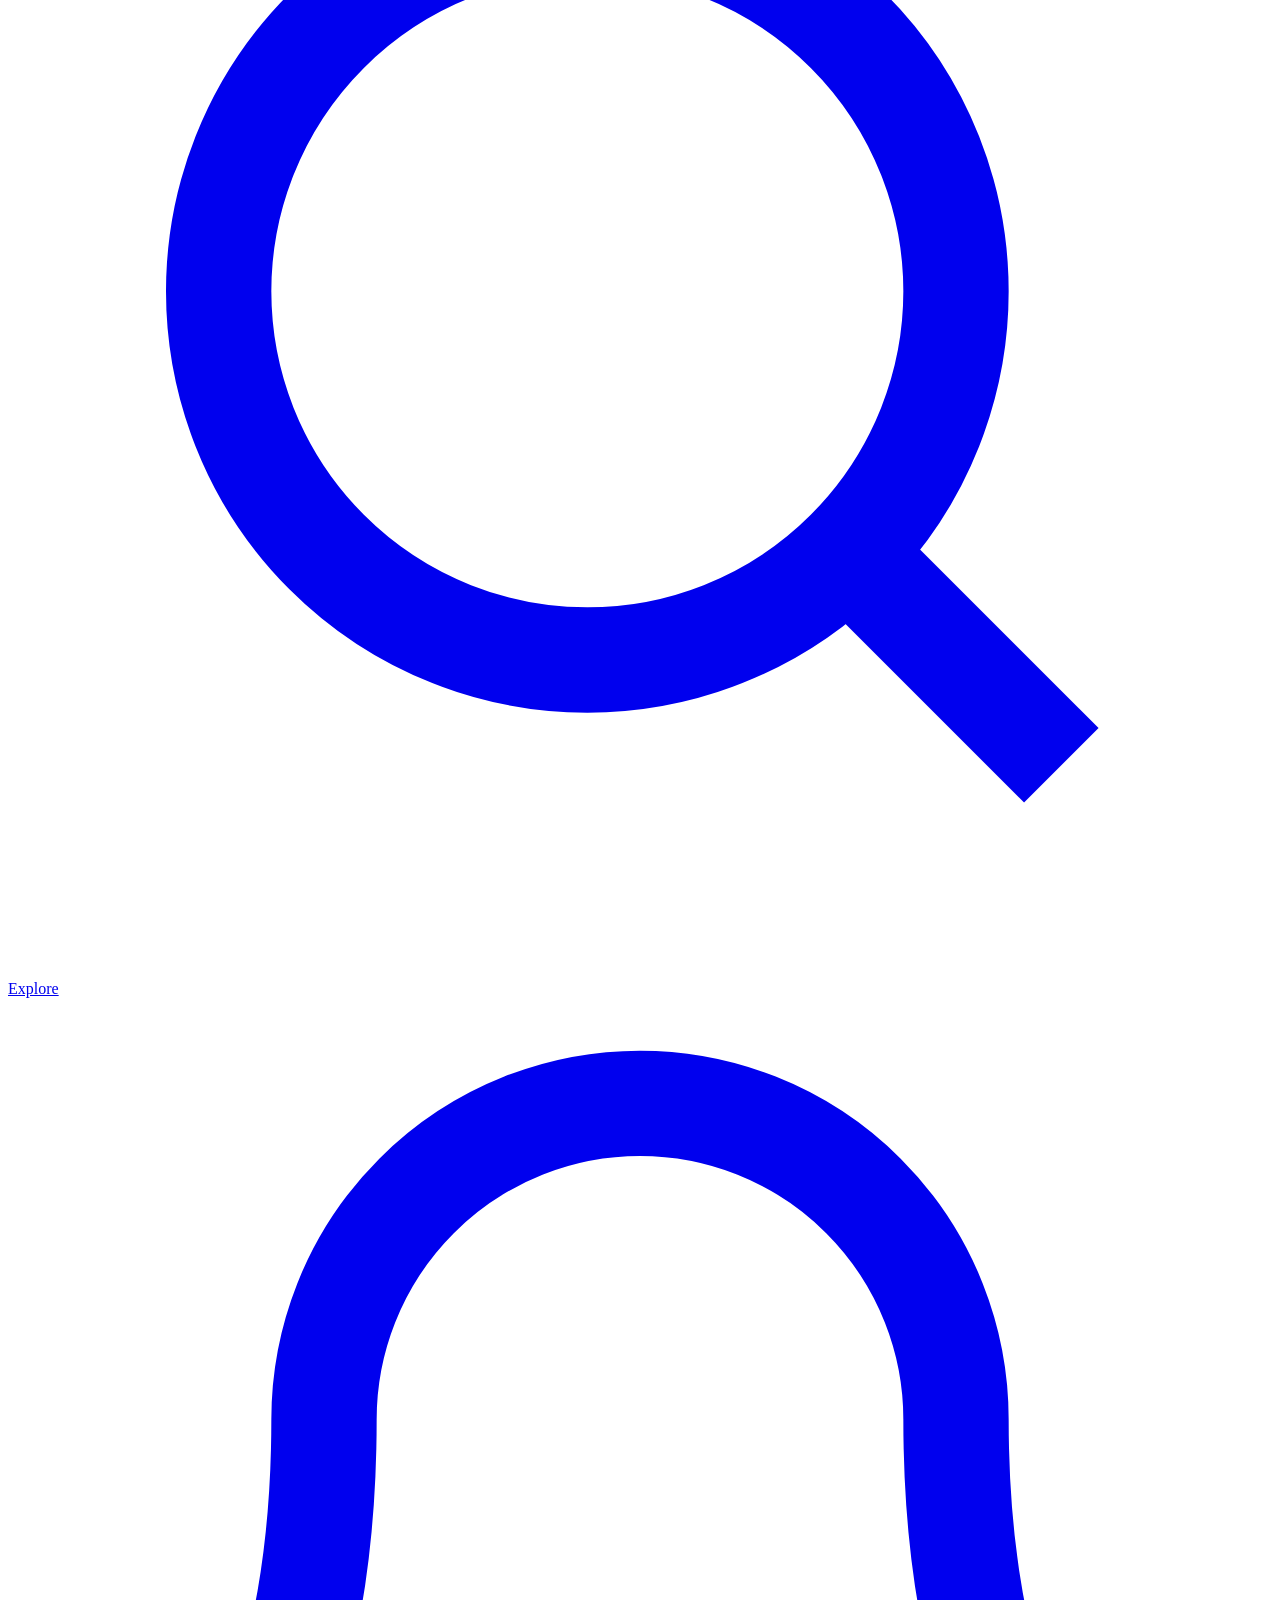
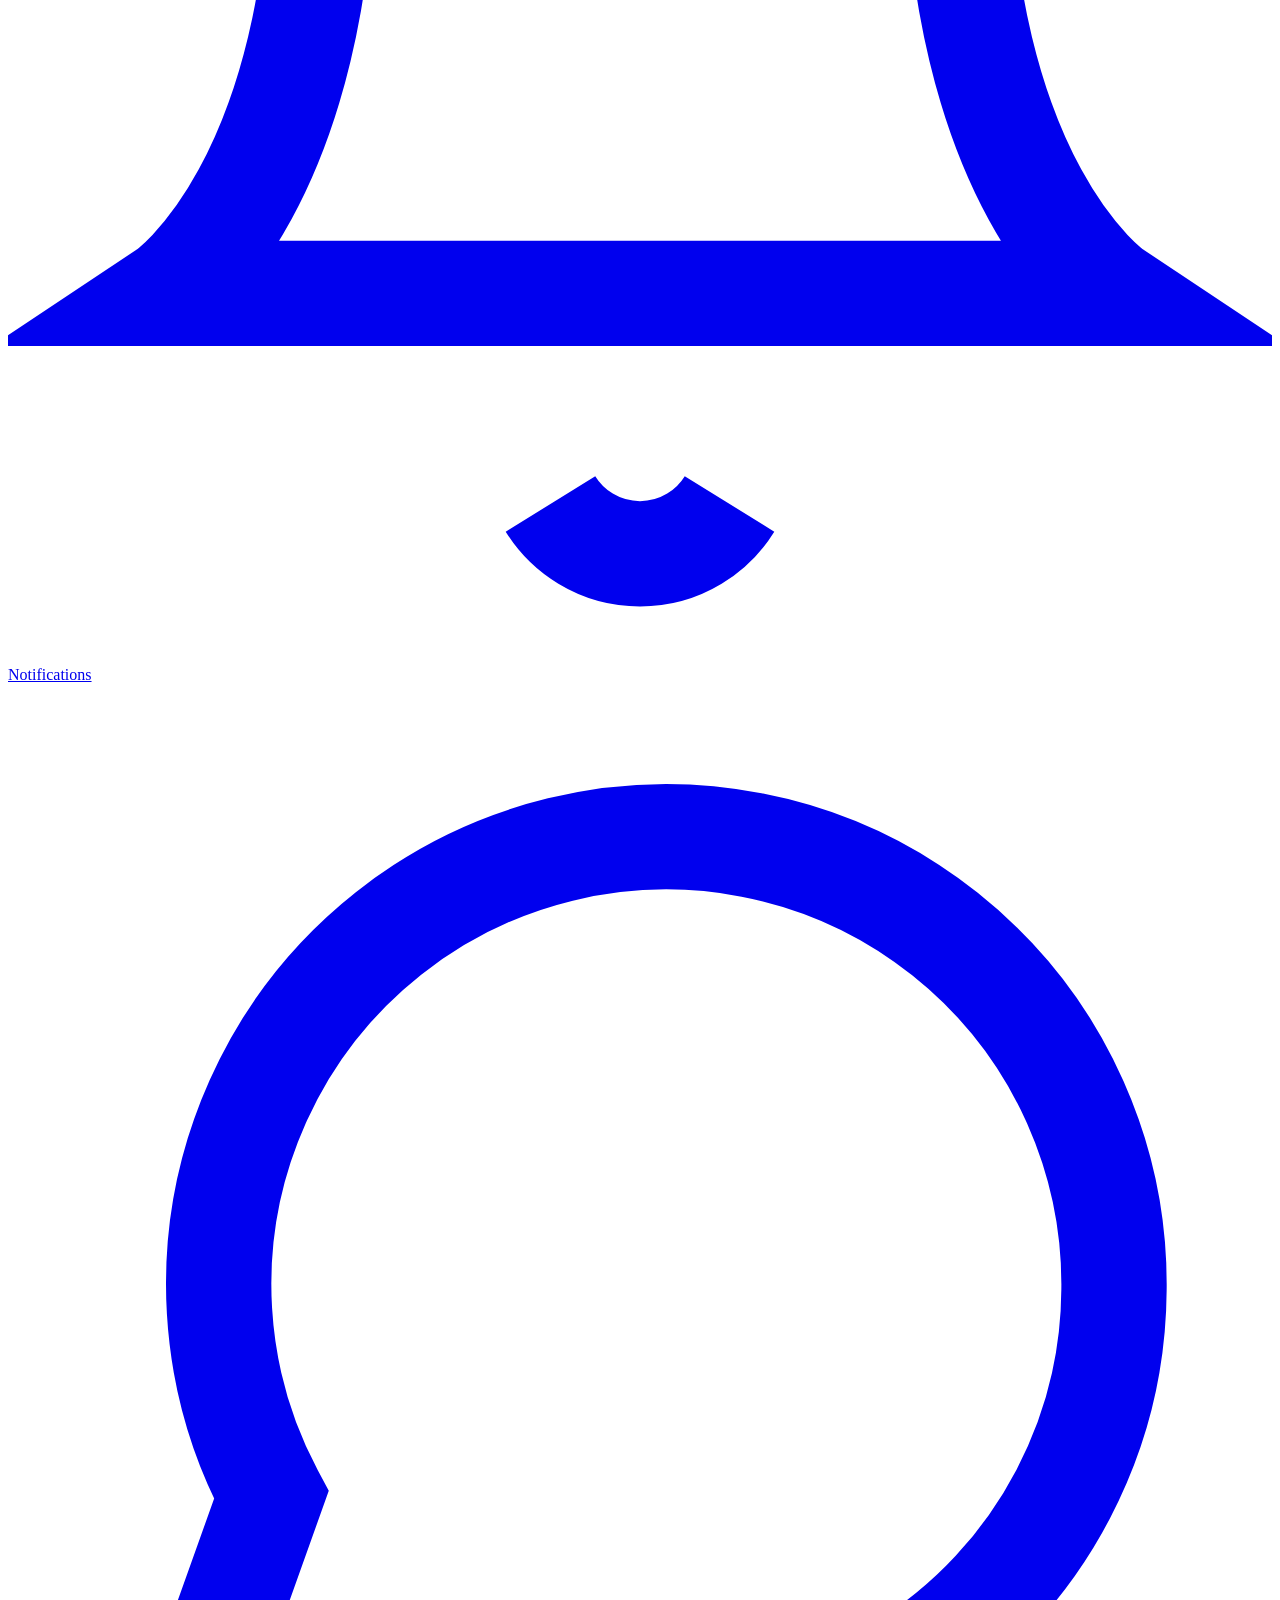
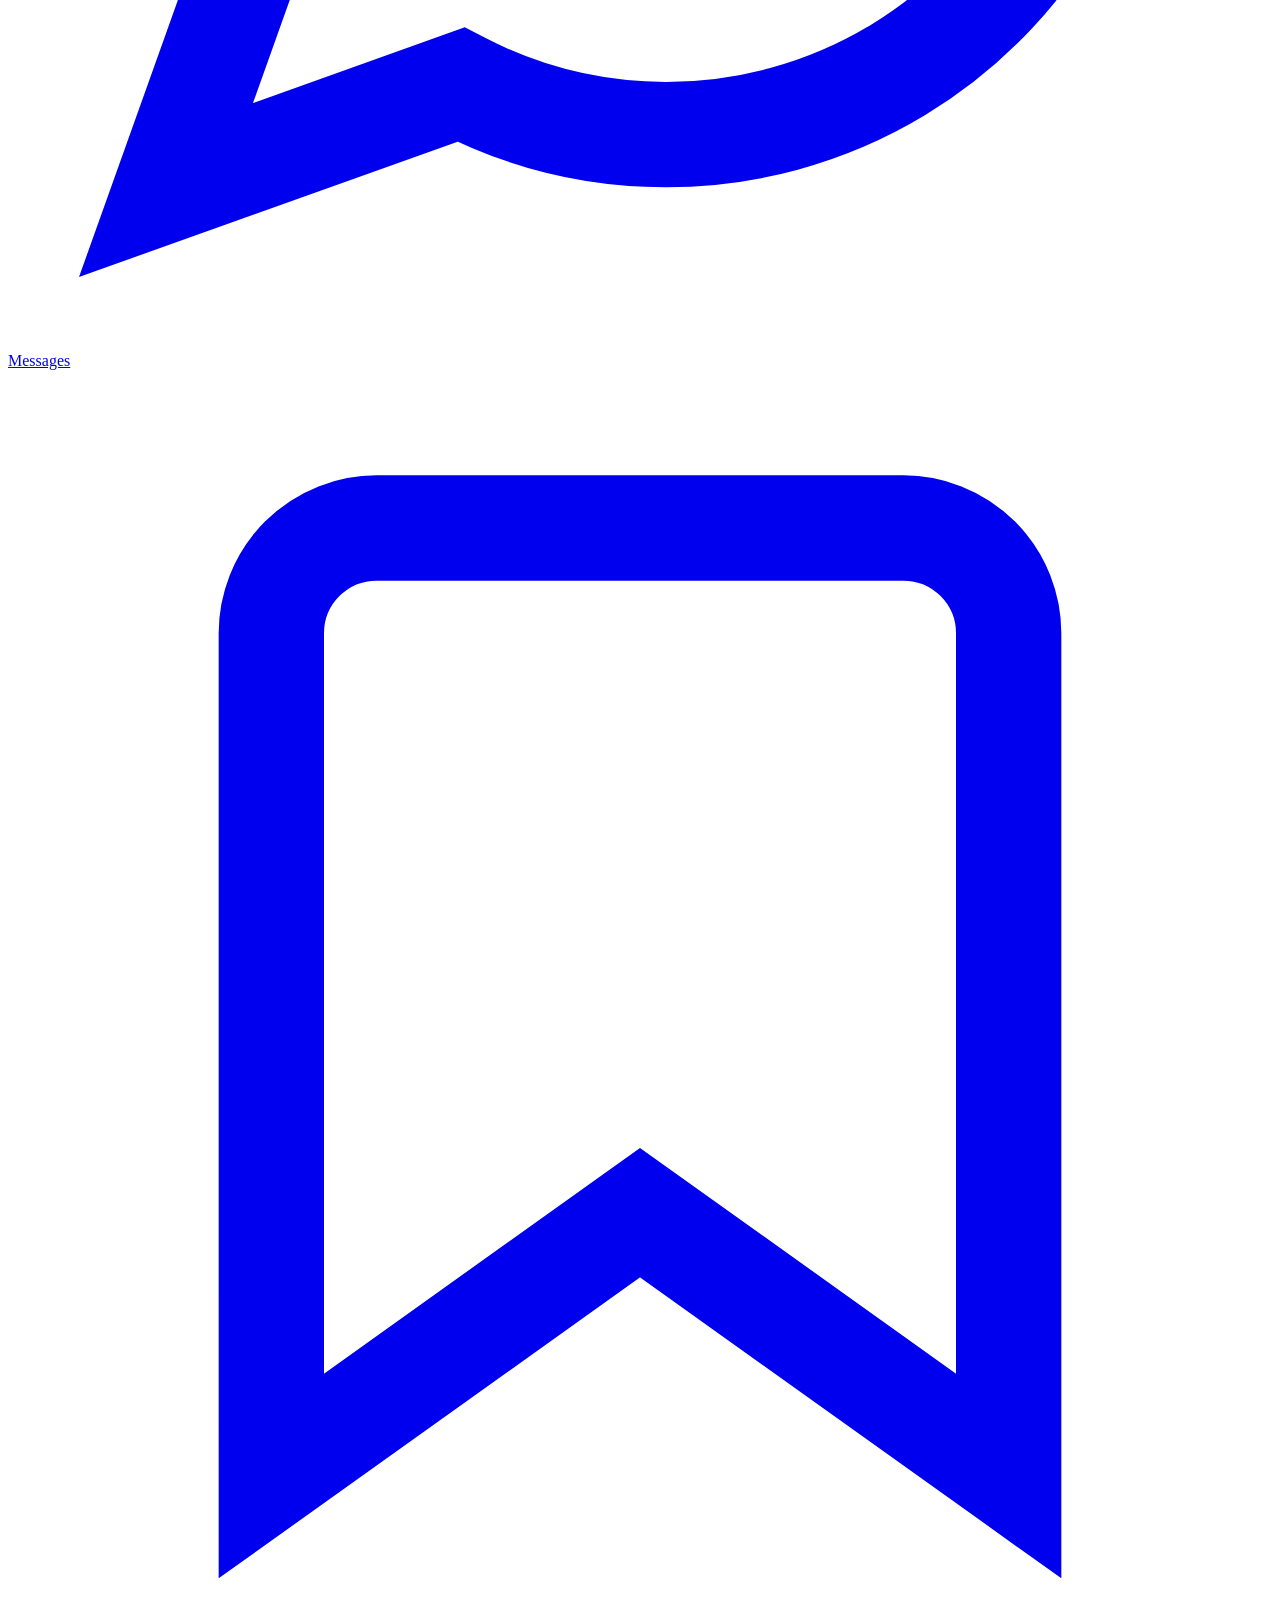
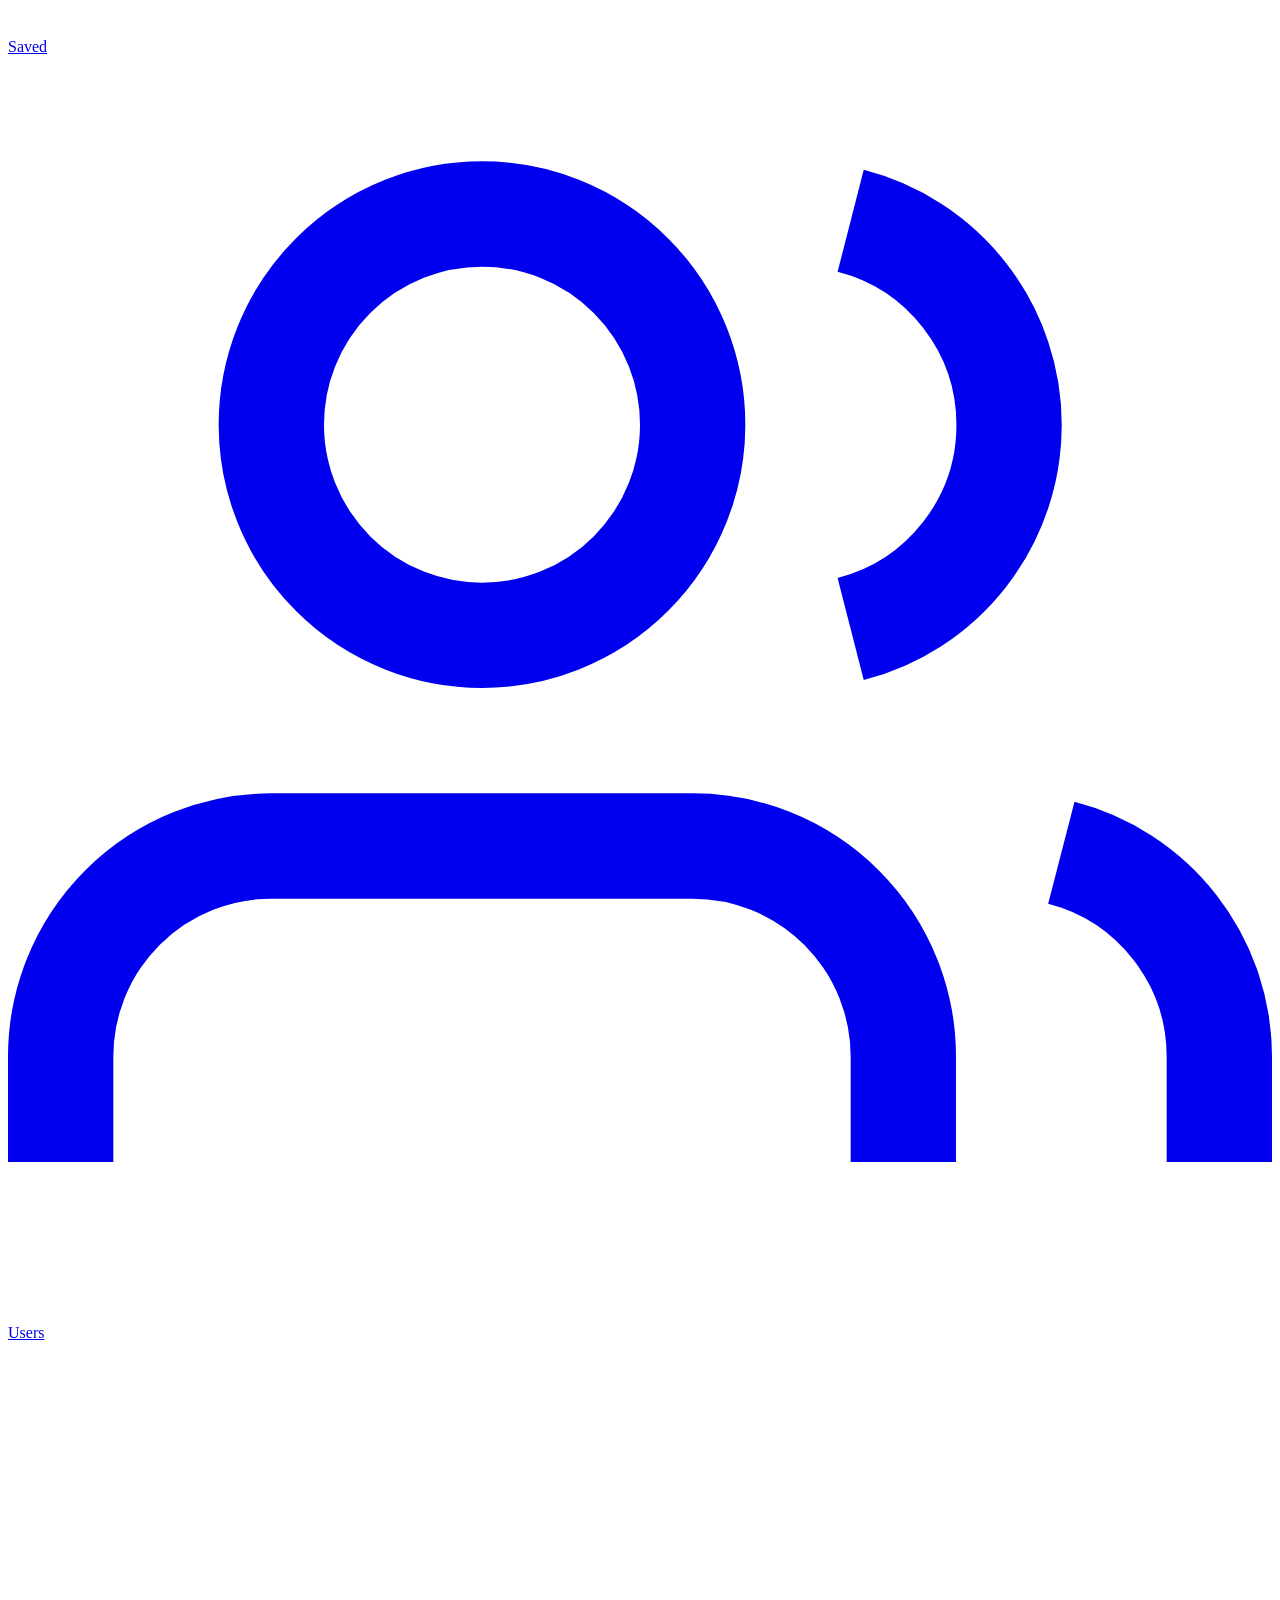
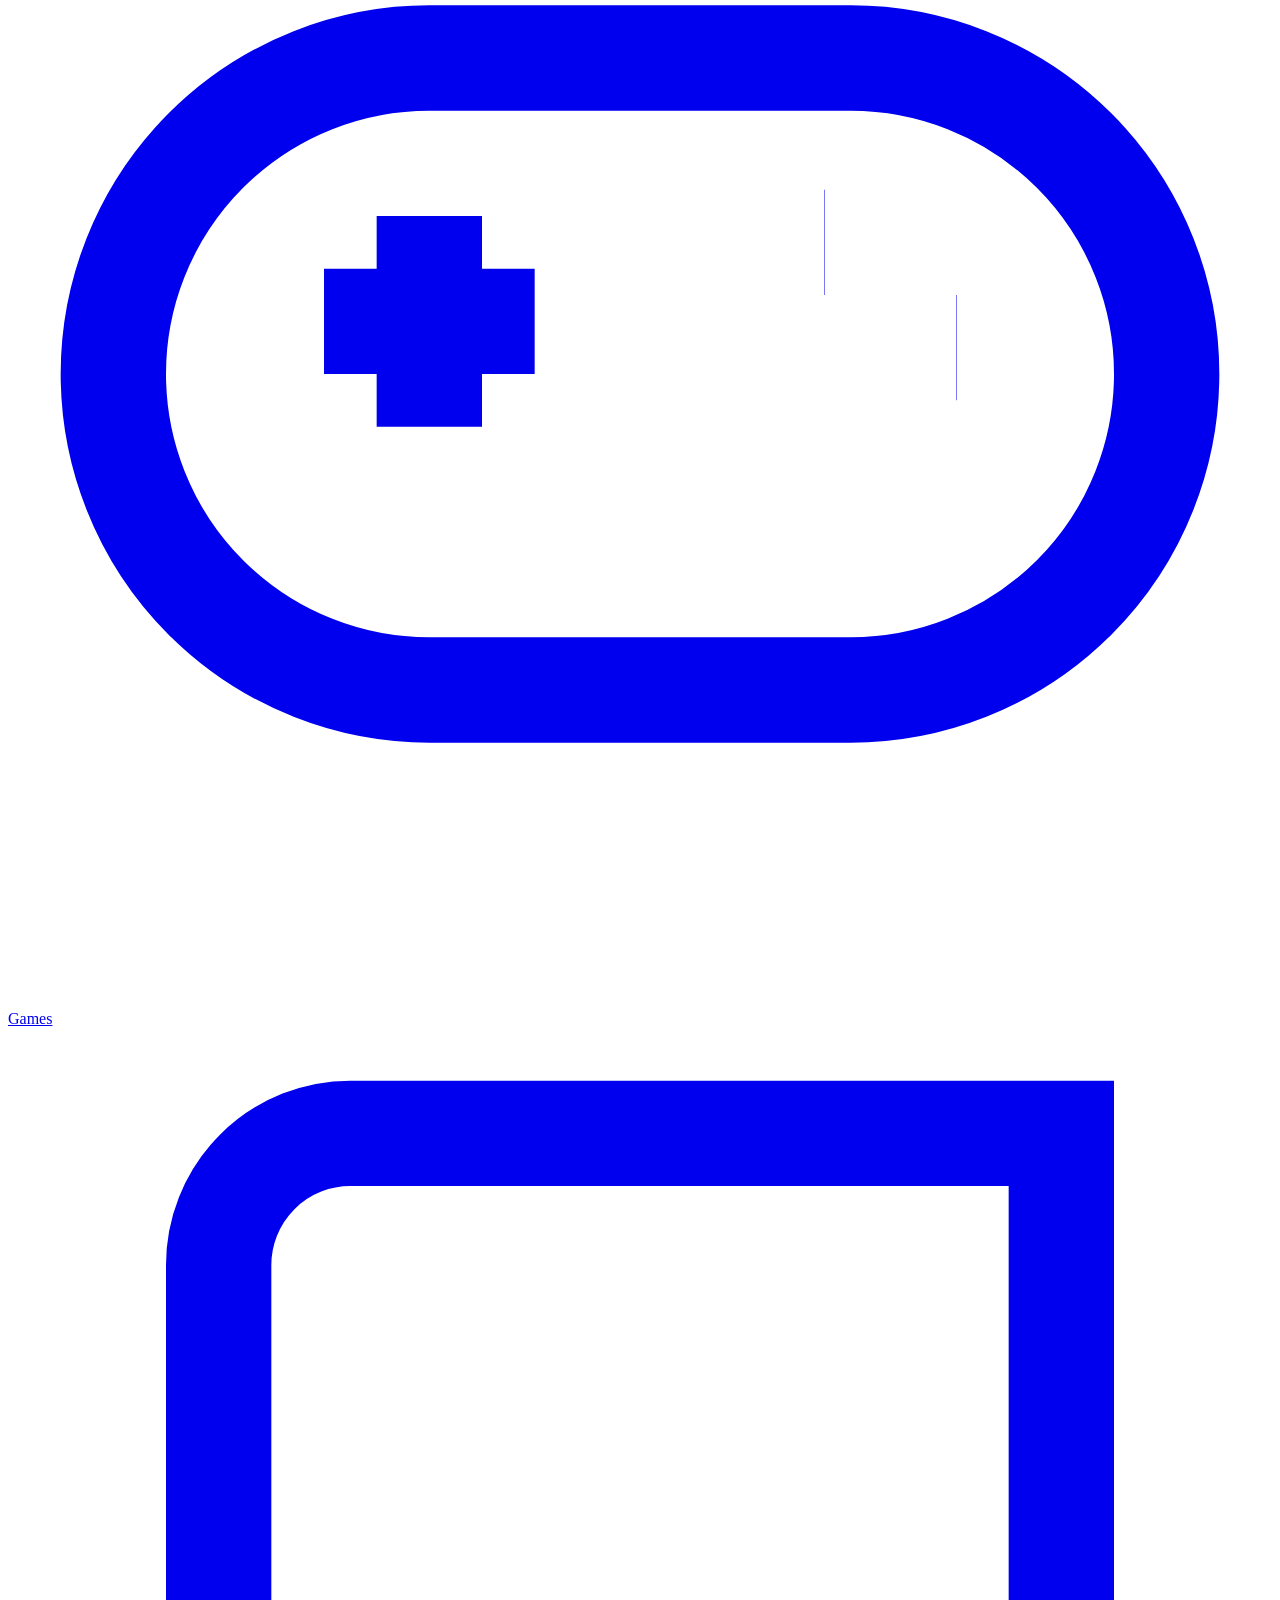
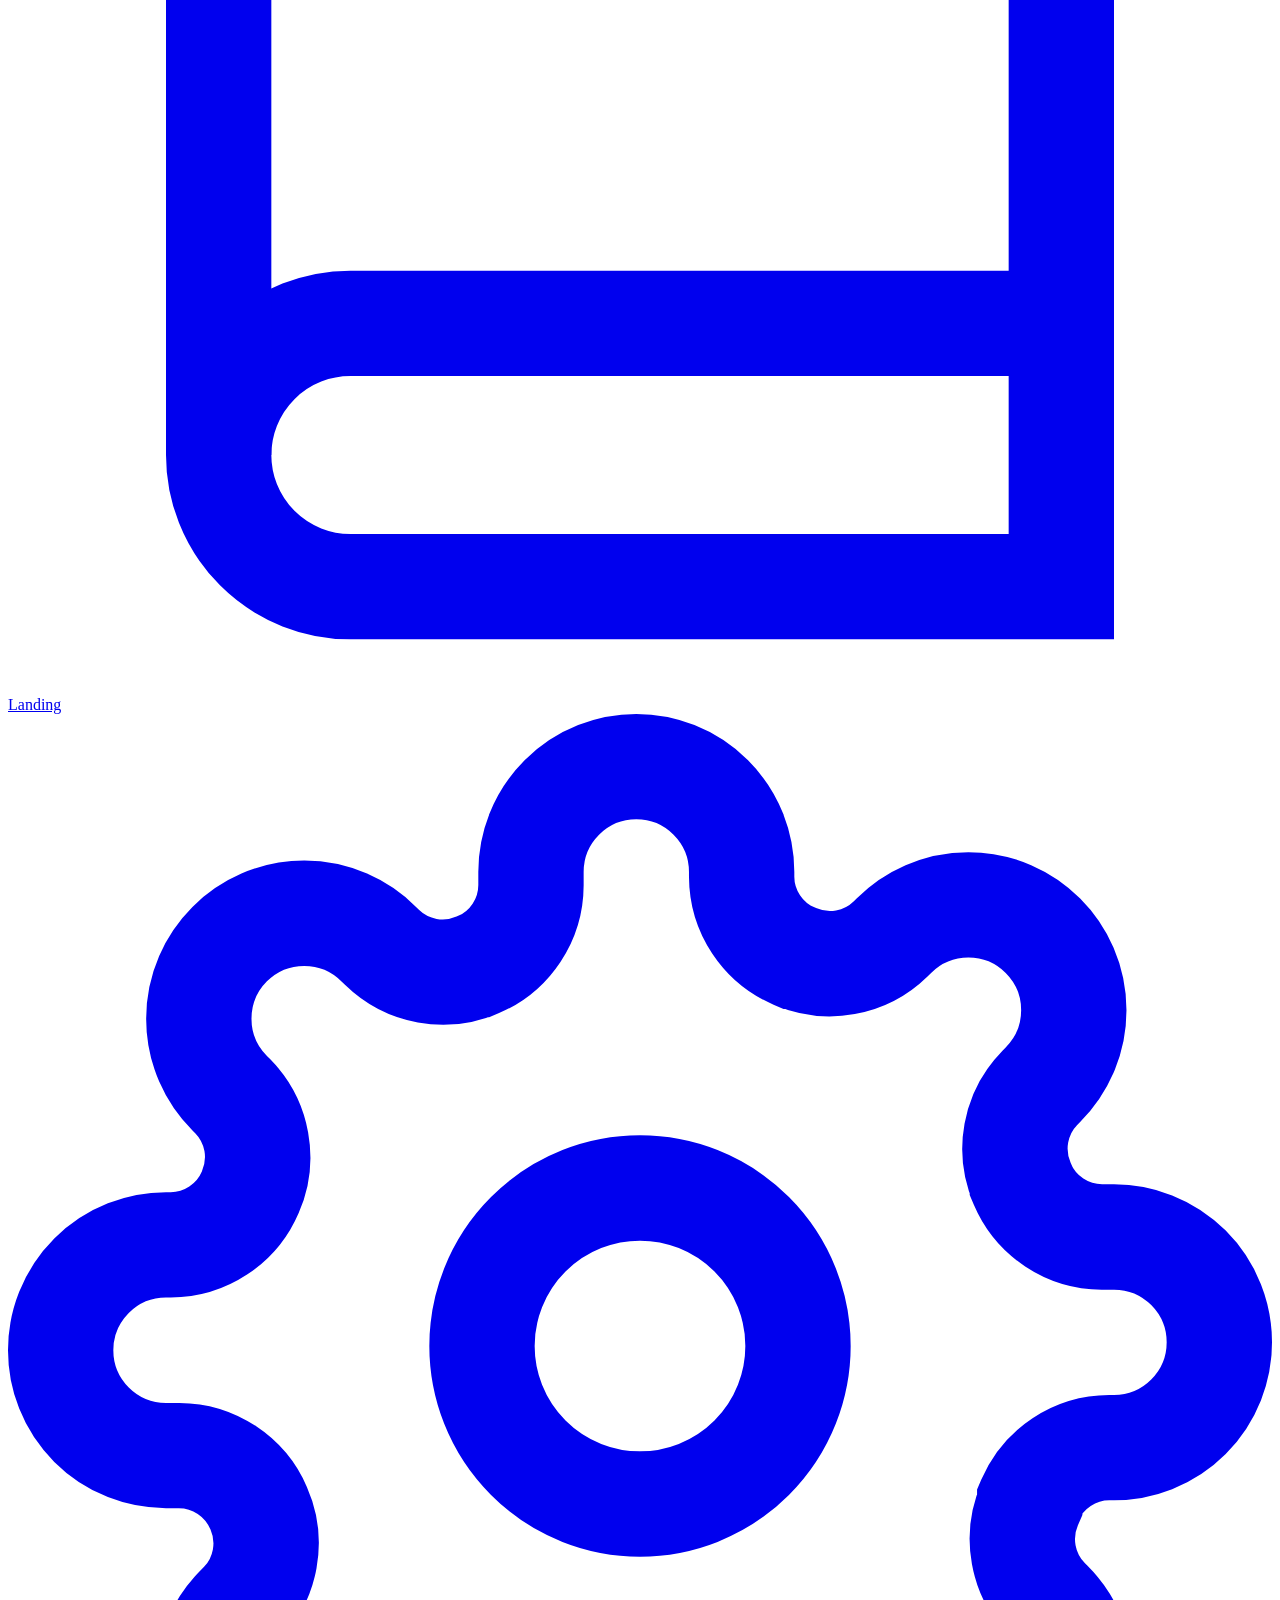
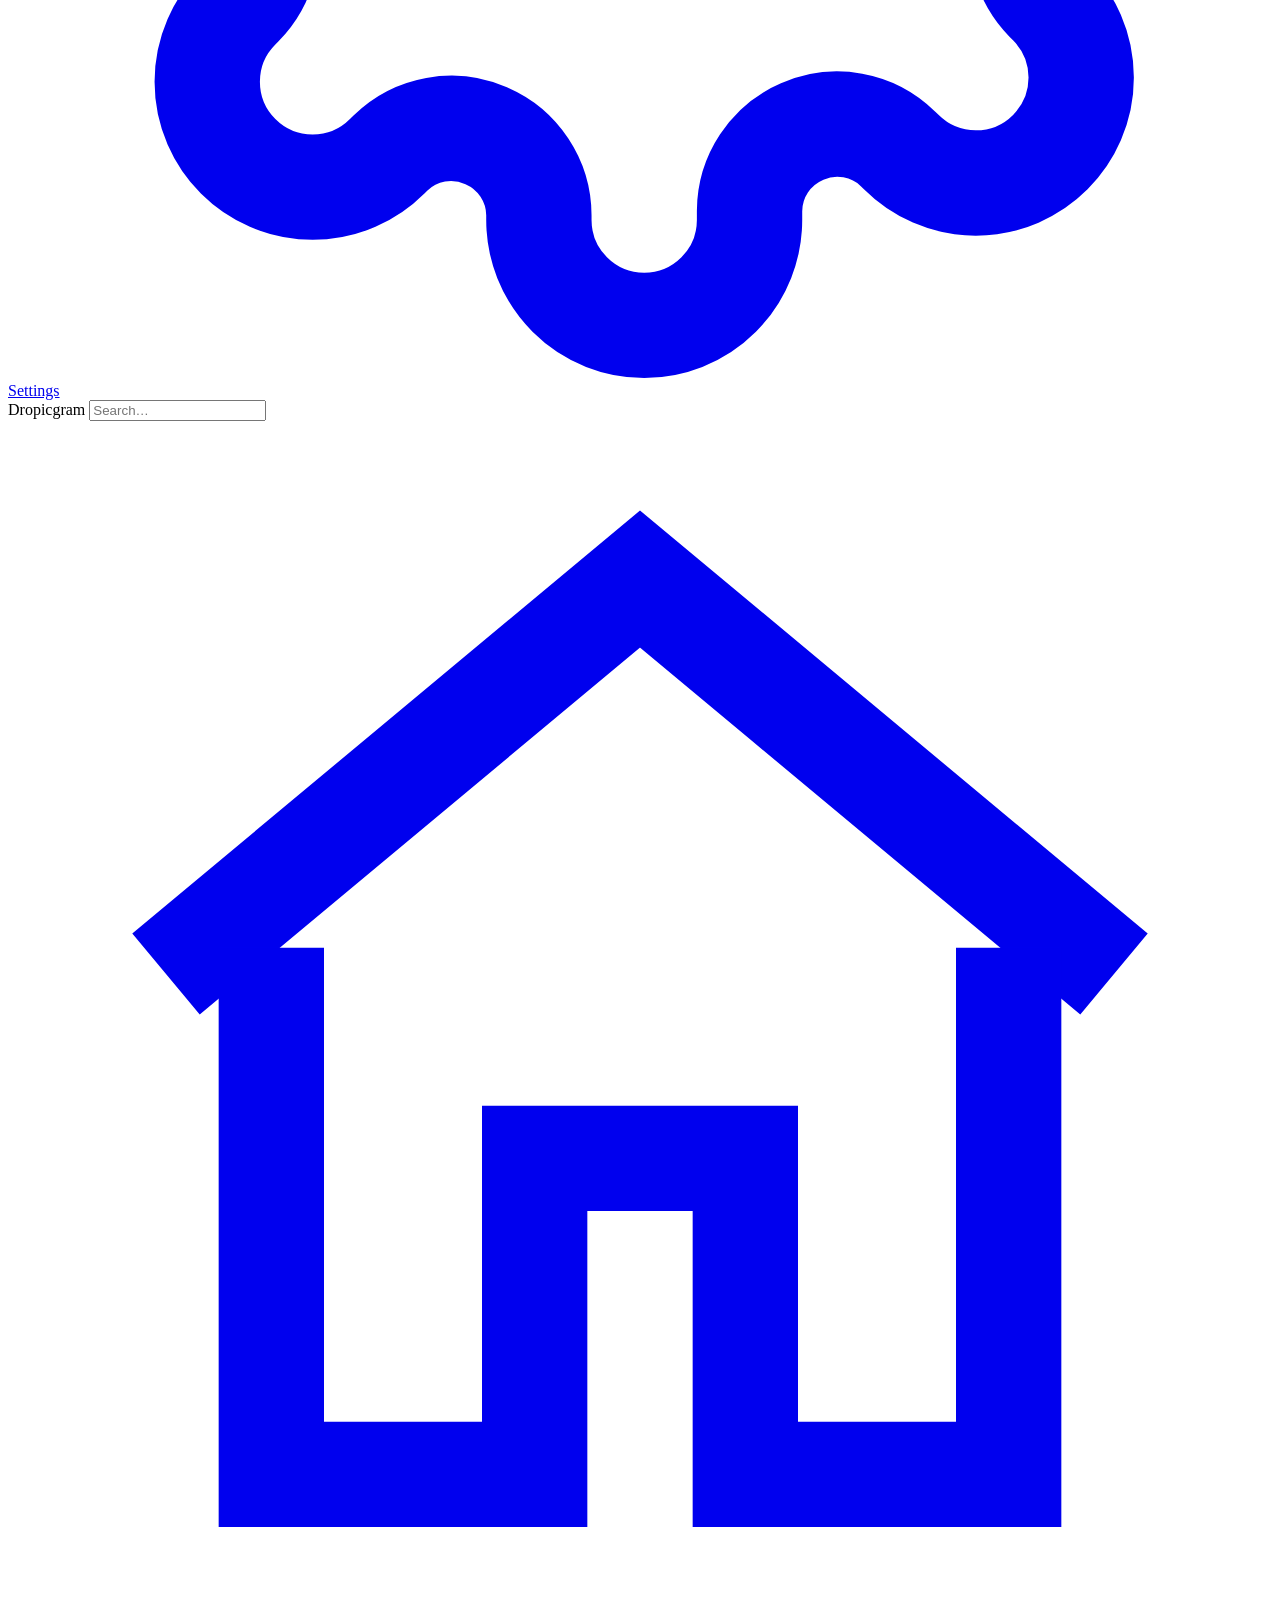
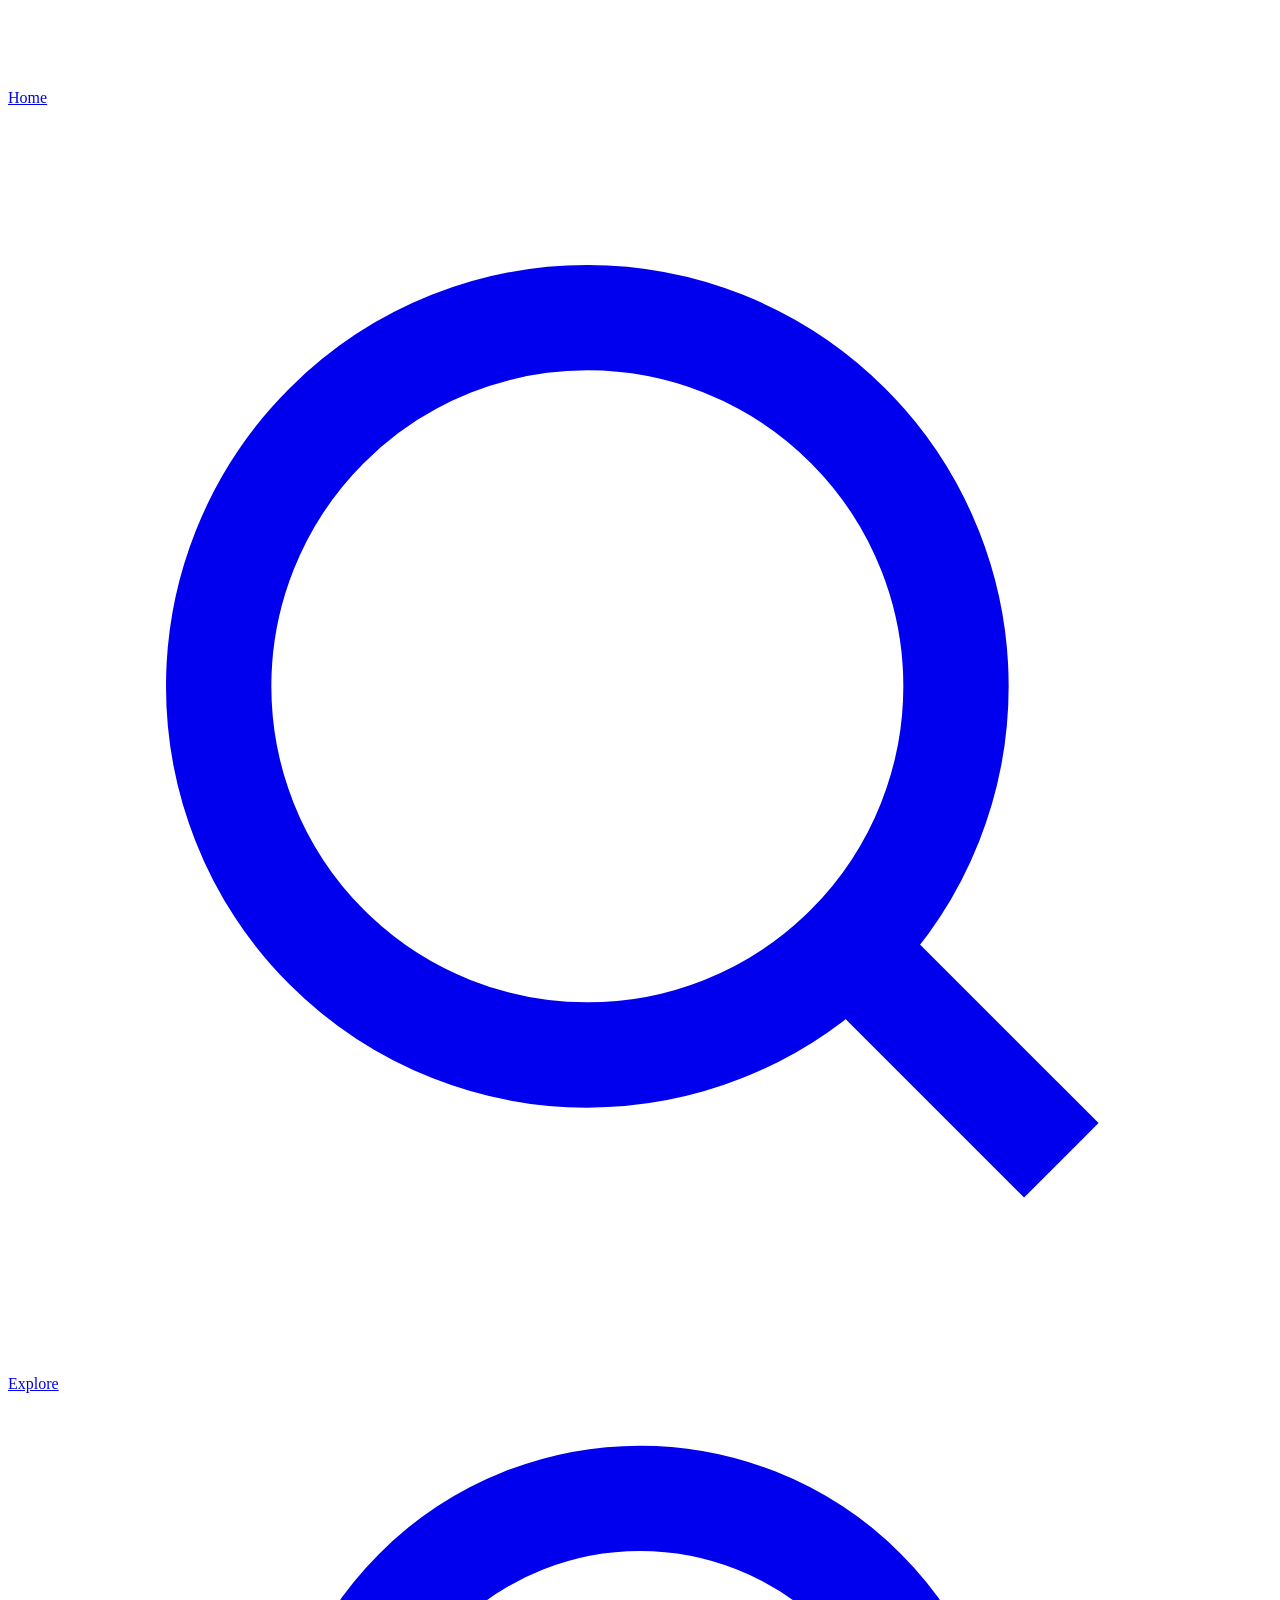
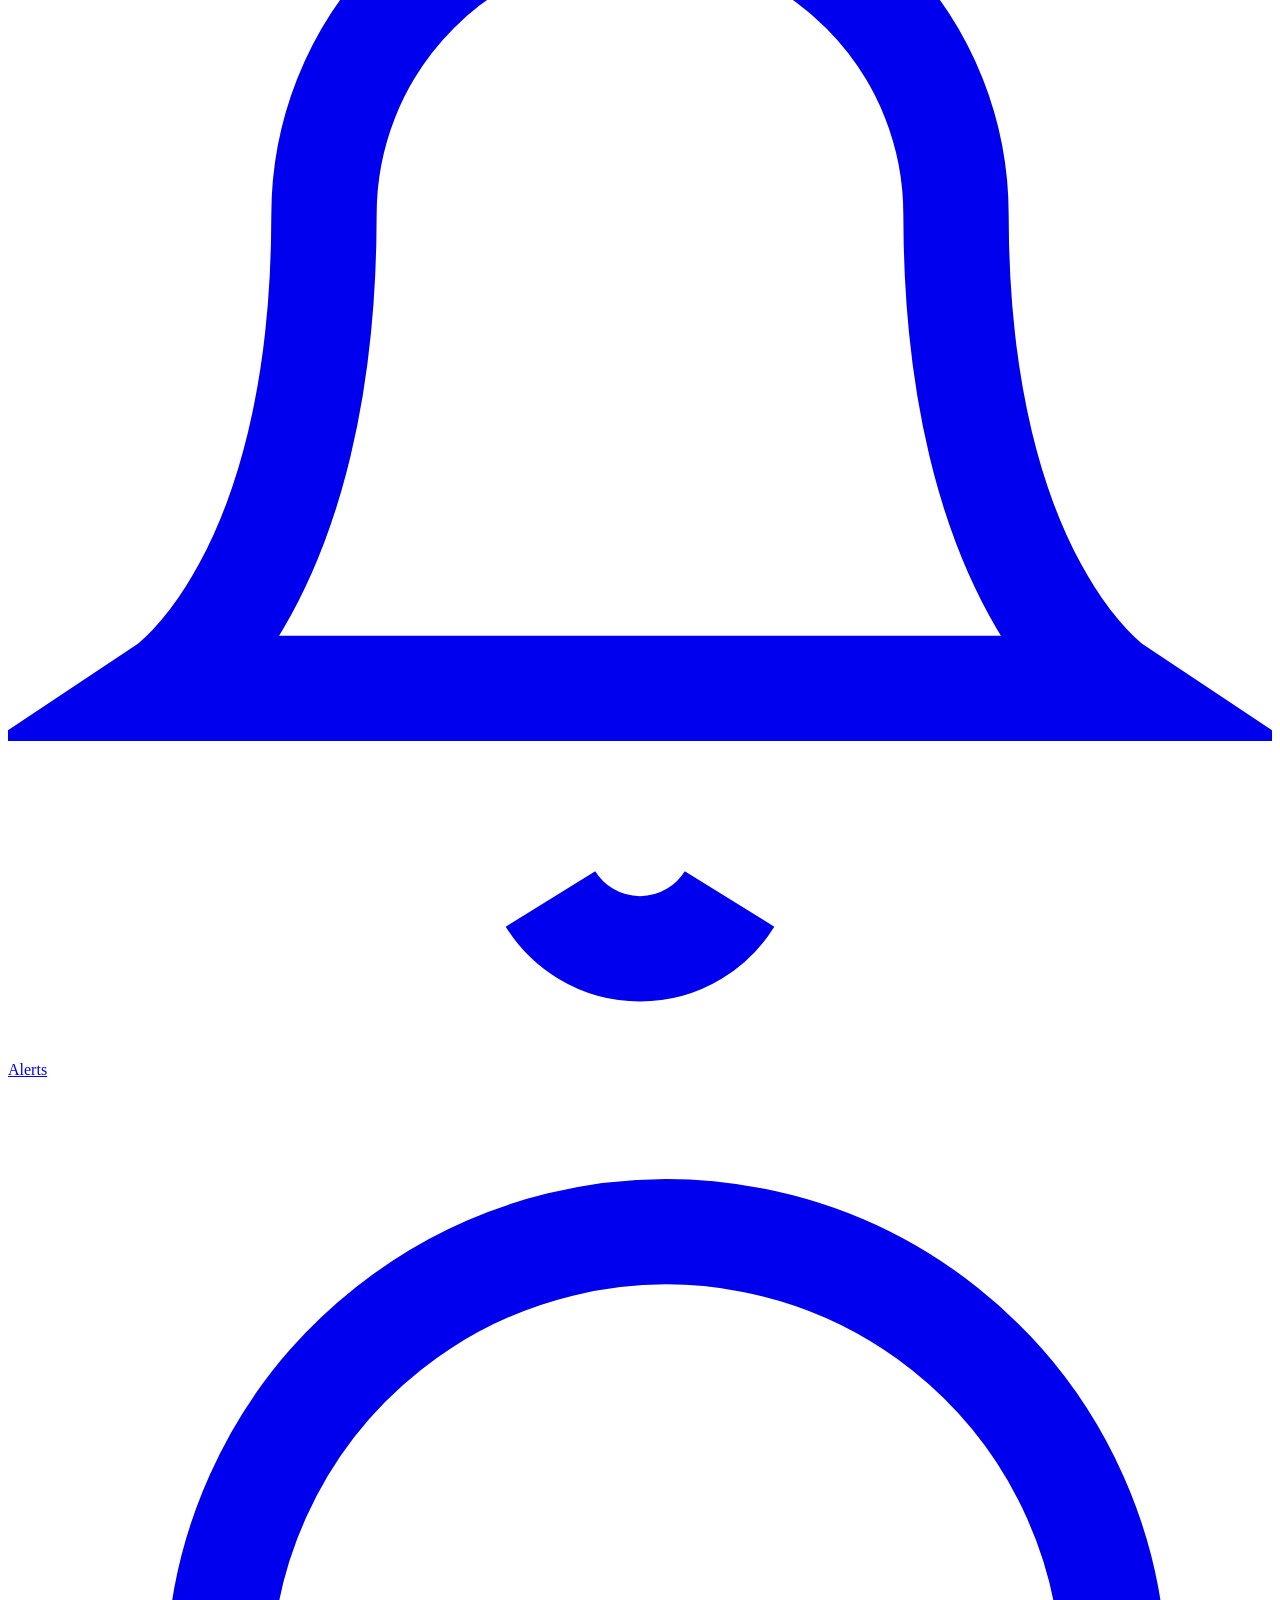
==== commit 6f872b2d: "Fix Pages base path: restore /dropicgram/, tunnel API, Games nav prefixed" ====
--- a/index.html
+++ b/index.html
@@ -11,22 +11,22 @@
   <meta name="apple-mobile-web-app-title" content="Dropicgram" />
   <meta name="theme-color" content="#5e7bff" />
   <title>Dropicgram</title>
-  <base href="/">
+  <base href="/dropicgram/">
   <link rel="stylesheet" href="styles.css" />
 </head>
 <body>
   <div class="shell">
     <nav class="sidebar" id="sidebar">
-      <a href="/" class="logo-big" data-nav="/">Dropicgram</a>
-      <a href="/" class="nav-item" data-nav="/" data-nav-key="/"><svg viewBox="0 0 24 24" fill="none" stroke="currentColor" stroke-width="2"><path d="M3 10.5 12 3l9 7.5"/><path d="M5 10v10h5v-6h4v6h5V10"/></svg>Home</a>
-      <a href="/explore" class="nav-item" data-nav="/explore" data-nav-key="/explore"><svg viewBox="0 0 24 24" fill="none" stroke="currentColor" stroke-width="2"><circle cx="11" cy="11" r="7"/><path d="m20 20-3.5-3.5"/></svg>Explore</a>
-      <a href="/notifications" class="nav-item" data-nav="/notifications" data-nav-key="/notifications"><svg viewBox="0 0 24 24" fill="none" stroke="currentColor" stroke-width="2"><path d="M18 8a6 6 0 0 0-12 0c0 7-3 9-3 9h18s-3-2-3-9"/><path d="M13.7 21a2 2 0 0 1-3.4 0"/></svg>Notifications <span class="badge" data-unread style="display:none"></span></a>
-      <a href="/messages" class="nav-item" data-nav="/messages" data-nav-key="/messages"><svg viewBox="0 0 24 24" fill="none" stroke="currentColor" stroke-width="2"><path d="M21 11.5a8.5 8.5 0 0 1-12.4 7.5L3 21l2-5.6A8.5 8.5 0 1 1 21 11.5Z"/></svg>Messages</a>
-      <a href="/bookmarks" class="nav-item" data-nav="/bookmarks" data-nav-key="/bookmarks"><svg viewBox="0 0 24 24" fill="none" stroke="currentColor" stroke-width="2"><path d="M19 21l-7-5-7 5V5a2 2 0 0 1 2-2h10a2 2 0 0 1 2 2Z"/></svg>Saved</a>
-      <a href="/users" class="nav-item" data-nav="/users" data-nav-key="/users"><svg viewBox="0 0 24 24" fill="none" stroke="currentColor" stroke-width="2"><path d="M17 21v-2a4 4 0 0 0-4-4H5a4 4 0 0 0-4 4v2"/><circle cx="9" cy="7" r="4"/><path d="M23 21v-2a4 4 0 0 0-3-3.87"/><path d="M16 3.13a4 4 0 0 1 0 7.75"/></svg>Users</a>
-      <a href="/games" class="nav-item" data-nav="/games" data-nav-key="/games"><svg viewBox="0 0 24 24" fill="none" stroke="currentColor" stroke-width="2"><path d="M6 11h4M8 9v4"/><path d="M15.5 9.5h.01M18 11.5h.01"/><rect x="2" y="6" width="20" height="12" rx="6"/></svg>Games</a>
-      <a href="/landing.html" class="nav-item"><svg viewBox="0 0 24 24" fill="none" stroke="currentColor" stroke-width="2"><path d="M4 19.5A2.5 2.5 0 0 1 6.5 17H20"/><path d="M6.5 2H20v20H6.5A2.5 2.5 0 0 1 4 19.5v-15A2.5 2.5 0 0 1 6.5 2Z"/></svg>Landing</a>
-      <a href="/settings" class="nav-item" data-nav="/settings" data-nav-key="/settings"><svg viewBox="0 0 24 24" fill="none" stroke="currentColor" stroke-width="2"><circle cx="12" cy="12" r="3"/><path d="M19.4 15a1.65 1.65 0 0 0 .33 1.82l.06.06a2 2 0 1 1-2.83 2.83l-.06-.06a1.65 1.65 0 0 0-1.82-.33 1.65 1.65 0 0 0-1 1.51V21a2 2 0 1 1-4 0v-.09a1.65 1.65 0 0 0-1-1.51 1.65 1.65 0 0 0-1.82.33l-.06.06a2 2 0 1 1-2.83-2.83l.06-.06a1.65 1.65 0 0 0 .33-1.82 1.65 1.65 0 0 0-1.51-1H3a2 2 0 1 1 0-4h.09a1.65 1.65 0 0 0 1.51-1 1.65 1.65 0 0 0-.33-1.82l-.06-.06a2 2 0 1 1 2.83-2.83l.06.06a1.65 1.65 0 0 0 1.82.33h.01a1.65 1.65 0 0 0 1-1.51V3a2 2 0 1 1 4 0v.09a1.65 1.65 0 0 0 1 1.51h.01a1.65 1.65 0 0 0 1.82-.33l.06-.06a2 2 0 1 1 2.83 2.83l-.06.06a1.65 1.65 0 0 0-.33 1.82v.01a1.65 1.65 0 0 0 1.51 1H21a2 2 0 1 1 0 4h-.09a1.65 1.65 0 0 0-1.51 1Z"/></svg>Settings</a>
+      <a href="/dropicgram" class="logo-big" data-nav="/dropicgram">Dropicgram</a>
+      <a href="/dropicgram" class="nav-item" data-nav="/dropicgram" data-nav-key="/"><svg viewBox="0 0 24 24" fill="none" stroke="currentColor" stroke-width="2"><path d="M3 10.5 12 3l9 7.5"/><path d="M5 10v10h5v-6h4v6h5V10"/></svg>Home</a>
+      <a href="/dropicgram/explore" class="nav-item" data-nav="/dropicgram/explore" data-nav-key="/explore"><svg viewBox="0 0 24 24" fill="none" stroke="currentColor" stroke-width="2"><circle cx="11" cy="11" r="7"/><path d="m20 20-3.5-3.5"/></svg>Explore</a>
+      <a href="/dropicgram/notifications" class="nav-item" data-nav="/dropicgram/notifications" data-nav-key="/notifications"><svg viewBox="0 0 24 24" fill="none" stroke="currentColor" stroke-width="2"><path d="M18 8a6 6 0 0 0-12 0c0 7-3 9-3 9h18s-3-2-3-9"/><path d="M13.7 21a2 2 0 0 1-3.4 0"/></svg>Notifications <span class="badge" data-unread style="display:none"></span></a>
+      <a href="/dropicgram/messages" class="nav-item" data-nav="/dropicgram/messages" data-nav-key="/messages"><svg viewBox="0 0 24 24" fill="none" stroke="currentColor" stroke-width="2"><path d="M21 11.5a8.5 8.5 0 0 1-12.4 7.5L3 21l2-5.6A8.5 8.5 0 1 1 21 11.5Z"/></svg>Messages</a>
+      <a href="/dropicgram/bookmarks" class="nav-item" data-nav="/dropicgram/bookmarks" data-nav-key="/bookmarks"><svg viewBox="0 0 24 24" fill="none" stroke="currentColor" stroke-width="2"><path d="M19 21l-7-5-7 5V5a2 2 0 0 1 2-2h10a2 2 0 0 1 2 2Z"/></svg>Saved</a>
+      <a href="/dropicgram/users" class="nav-item" data-nav="/dropicgram/users" data-nav-key="/users"><svg viewBox="0 0 24 24" fill="none" stroke="currentColor" stroke-width="2"><path d="M17 21v-2a4 4 0 0 0-4-4H5a4 4 0 0 0-4 4v2"/><circle cx="9" cy="7" r="4"/><path d="M23 21v-2a4 4 0 0 0-3-3.87"/><path d="M16 3.13a4 4 0 0 1 0 7.75"/></svg>Users</a>
+      <a href="/dropicgram/games" class="nav-item" data-nav="/dropicgram/games" data-nav-key="/games"><svg viewBox="0 0 24 24" fill="none" stroke="currentColor" stroke-width="2"><path d="M6 11h4M8 9v4"/><path d="M15.5 9.5h.01M18 11.5h.01"/><rect x="2" y="6" width="20" height="12" rx="6"/></svg>Games</a>
+      <a href="/dropicgram/landing.html" class="nav-item"><svg viewBox="0 0 24 24" fill="none" stroke="currentColor" stroke-width="2"><path d="M4 19.5A2.5 2.5 0 0 1 6.5 17H20"/><path d="M6.5 2H20v20H6.5A2.5 2.5 0 0 1 4 19.5v-15A2.5 2.5 0 0 1 6.5 2Z"/></svg>Landing</a>
+      <a href="/dropicgram/settings" class="nav-item" data-nav="/dropicgram/settings" data-nav-key="/settings"><svg viewBox="0 0 24 24" fill="none" stroke="currentColor" stroke-width="2"><circle cx="12" cy="12" r="3"/><path d="M19.4 15a1.65 1.65 0 0 0 .33 1.82l.06.06a2 2 0 1 1-2.83 2.83l-.06-.06a1.65 1.65 0 0 0-1.82-.33 1.65 1.65 0 0 0-1 1.51V21a2 2 0 1 1-4 0v-.09a1.65 1.65 0 0 0-1-1.51 1.65 1.65 0 0 0-1.82.33l-.06.06a2 2 0 1 1-2.83-2.83l.06-.06a1.65 1.65 0 0 0 .33-1.82 1.65 1.65 0 0 0-1.51-1H3a2 2 0 1 1 0-4h.09a1.65 1.65 0 0 0 1.51-1 1.65 1.65 0 0 0-.33-1.82l-.06-.06a2 2 0 1 1 2.83-2.83l.06.06a1.65 1.65 0 0 0 1.82.33h.01a1.65 1.65 0 0 0 1-1.51V3a2 2 0 1 1 4 0v.09a1.65 1.65 0 0 0 1 1.51h.01a1.65 1.65 0 0 0 1.82-.33l.06-.06a2 2 0 1 1 2.83 2.83l-.06.06a1.65 1.65 0 0 0-.33 1.82v.01a1.65 1.65 0 0 0 1.51 1H21a2 2 0 1 1 0 4h-.09a1.65 1.65 0 0 0-1.51 1Z"/></svg>Settings</a>
     </nav>
 
     <div class="main-col">
@@ -40,19 +40,20 @@
   </div>
 
   <nav class="mobile-nav" id="mobilenav">
-    <a href="/" class="nav-item" data-nav="/" data-nav-key="/"><svg viewBox="0 0 24 24" fill="none" stroke="currentColor" stroke-width="2"><path d="M3 10.5 12 3l9 7.5"/><path d="M5 10v10h5v-6h4v6h5V10"/></svg><span>Home</span></a>
-    <a href="/explore" class="nav-item" data-nav="/explore" data-nav-key="/explore"><svg viewBox="0 0 24 24" fill="none" stroke="currentColor" stroke-width="2"><circle cx="11" cy="11" r="7"/><path d="m20 20-3.5-3.5"/></svg><span>Explore</span></a>
-    <a href="/notifications" class="nav-item" data-nav="/notifications" data-nav-key="/notifications"><svg viewBox="0 0 24 24" fill="none" stroke="currentColor" stroke-width="2"><path d="M18 8a6 6 0 0 0-12 0c0 7-3 9-3 9h18s-3-2-3-9"/><path d="M13.7 21a2 2 0 0 1-3.4 0"/></svg><span>Alerts</span><span class="badge" data-unread style="display:none"></span></a>
-    <a href="/messages" class="nav-item" data-nav="/messages" data-nav-key="/messages"><svg viewBox="0 0 24 24" fill="none" stroke="currentColor" stroke-width="2"><path d="M21 11.5a8.5 8.5 0 0 1-12.4 7.5L3 21l2-5.6A8.5 8.5 0 1 1 21 11.5Z"/></svg><span>DMs</span></a>
-    <a href="/games" class="nav-item" data-nav="/games" data-nav-key="/games"><svg viewBox="0 0 24 24" fill="none" stroke="currentColor" stroke-width="2"><path d="M6 11h4M8 9v4"/><path d="M15.5 9.5h.01M18 11.5h.01"/><rect x="2" y="6" width="20" height="12" rx="6"/></svg><span>Games</span></a>
-    <a href="/me" class="nav-item" data-nav="/me" data-nav-key="/me"><svg viewBox="0 0 24 24" fill="none" stroke="currentColor" stroke-width="2"><circle cx="12" cy="8" r="4"/><path d="M4 21c1.5-4 4.5-6 8-6s6.5 2 8 6"/></svg><span>Me</span></a>
-      <a href="/landing.html" class="nav-item"><svg viewBox="0 0 24 24" fill="none" stroke="currentColor" stroke-width="2"><path d="M3 11 12 4l9 7"/><path d="M5 10v10h5v-6h4v6h5V10"/></svg><span>Landing</span></a>
+    <a href="/dropicgram" class="nav-item" data-nav="/dropicgram" data-nav-key="/"><svg viewBox="0 0 24 24" fill="none" stroke="currentColor" stroke-width="2"><path d="M3 10.5 12 3l9 7.5"/><path d="M5 10v10h5v-6h4v6h5V10"/></svg><span>Home</span></a>
+    <a href="/dropicgram/explore" class="nav-item" data-nav="/dropicgram/explore" data-nav-key="/explore"><svg viewBox="0 0 24 24" fill="none" stroke="currentColor" stroke-width="2"><circle cx="11" cy="11" r="7"/><path d="m20 20-3.5-3.5"/></svg><span>Explore</span></a>
+    <a href="/dropicgram/notifications" class="nav-item" data-nav="/dropicgram/notifications" data-nav-key="/notifications"><svg viewBox="0 0 24 24" fill="none" stroke="currentColor" stroke-width="2"><path d="M18 8a6 6 0 0 0-12 0c0 7-3 9-3 9h18s-3-2-3-9"/><path d="M13.7 21a2 2 0 0 1-3.4 0"/></svg><span>Alerts</span><span class="badge" data-unread style="display:none"></span></a>
+    <a href="/dropicgram/messages" class="nav-item" data-nav="/dropicgram/messages" data-nav-key="/messages"><svg viewBox="0 0 24 24" fill="none" stroke="currentColor" stroke-width="2"><path d="M21 11.5a8.5 8.5 0 0 1-12.4 7.5L3 21l2-5.6A8.5 8.5 0 1 1 21 11.5Z"/></svg><span>DMs</span></a>
+    <a href="/dropicgram/games" class="nav-item" data-nav="/dropicgram/games" data-nav-key="/games"><svg viewBox="0 0 24 24" fill="none" stroke="currentColor" stroke-width="2"><path d="M6 11h4M8 9v4"/><path d="M15.5 9.5h.01M18 11.5h.01"/><rect x="2" y="6" width="20" height="12" rx="6"/></svg><span>Games</span></a>
+    <a href="/dropicgram/me" class="nav-item" data-nav="/dropicgram/me" data-nav-key="/me"><svg viewBox="0 0 24 24" fill="none" stroke="currentColor" stroke-width="2"><circle cx="12" cy="8" r="4"/><path d="M4 21c1.5-4 4.5-6 8-6s6.5 2 8 6"/></svg><span>Me</span></a>
+      <a href="/dropicgram/landing.html" class="nav-item"><svg viewBox="0 0 24 24" fill="none" stroke="currentColor" stroke-width="2"><path d="M3 11 12 4l9 7"/><path d="M5 10v10h5v-6h4v6h5V10"/></svg><span>Landing</span></a>
   </nav>
 
   <div id="toast" class="toast"></div>
 
   <script>
-    window.DROPIC_BASE = "";
+    window.DROPIC_BASE = "/dropicgram";
+    window.DROPIC_API = "https://aware-economy-cellular-philadelphia.trycloudflare.com";
   </script>
   <script src="app.js?v=26"></script>
 <script>
